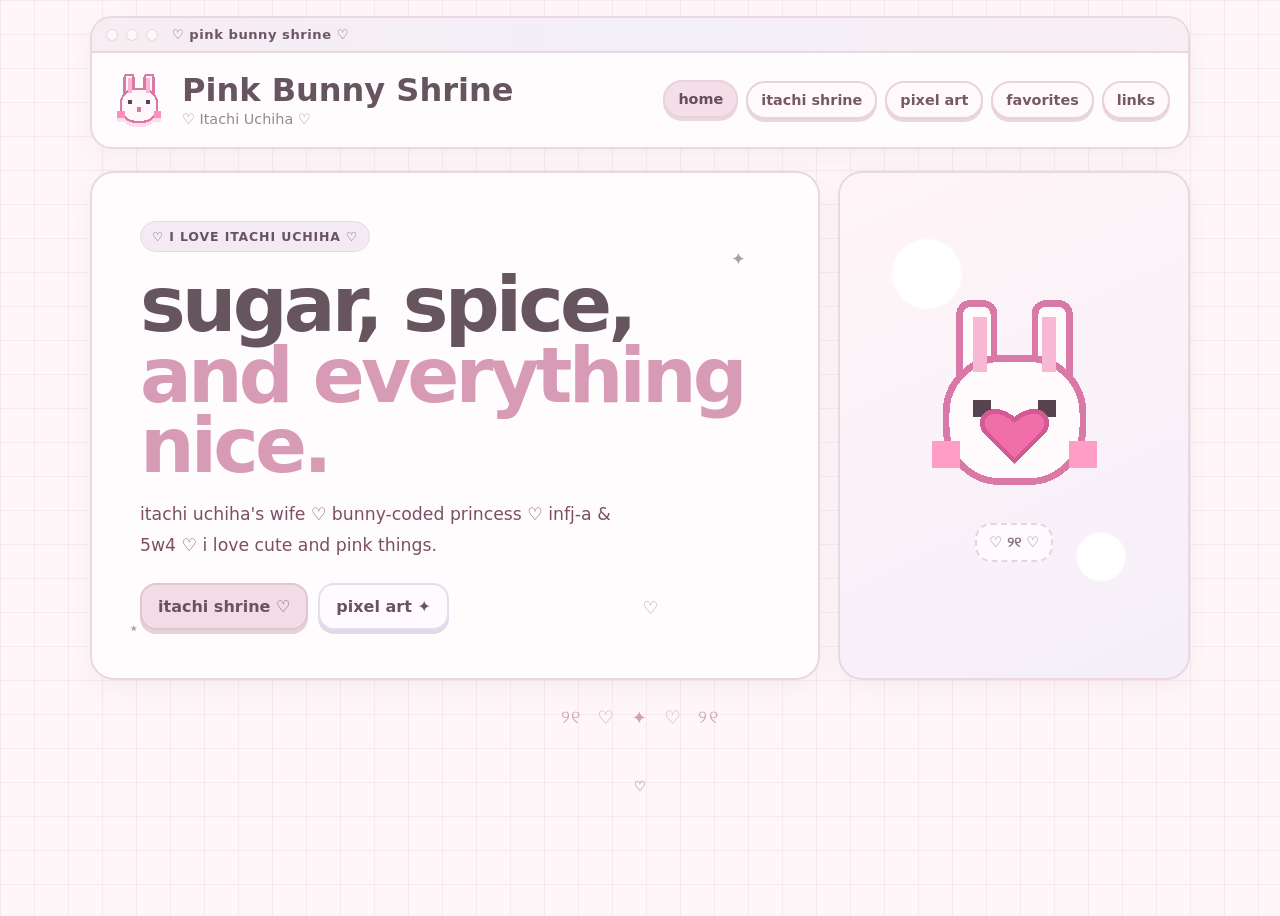
==== index.html @ 486a467e "Use fresh pastel stylesheet on index.html" ====
<!doctype html>
<html lang="en">
<head>
  <meta charset="utf-8">
  <meta name="viewport" content="width=device-width, initial-scale=1">
  <meta name="theme-color" content="#ffd9eb">
  <meta name="description" content="pink bunnies, itachi uchiha, and cute things ♡">
  <title>Pink Bunny Shrine</title>
  <link rel="icon" href="assets/pixel-bunny.svg" type="image/svg+xml">
  <link rel="stylesheet" href="soft-pastel.css">
</head>
<body>
<a class="skip-link" href="#main">Skip to content</a>
<div class="site-shell">
  <header class="topbar">
    <div class="window-strip">
      <span class="dot"></span><span class="dot"></span><span class="dot"></span>
      <span class="window-title">♡ pink bunny shrine ♡</span>
    </div>
    <div class="header-inner">
      <a class="brand" href="index.html">
        <img src="assets/pixel-bunny.svg" alt="">
        <div>
          <h1>Pink Bunny Shrine</h1>
          <p>♡ Itachi Uchiha ♡</p>
        </div>
      </a>
      <nav aria-label="Main navigation">
        <a href="index.html" aria-current="page">home</a>
        <a href="shrine.html">itachi shrine</a>
        <a href="pixel-art.html">pixel art</a>
        <a href="favorites.html">favorites</a>
        <a href="links.html">links</a>
      </nav>
    </div>
  </header>

  <main id="main">
    <section class="hero">
      <div class="card hero-copy">
        <span class="eyebrow">♡ i love itachi uchiha ♡</span>
        <h2>sugar, spice,<br><span class="pink">and everything nice.</span></h2>
        <p class="intro-line">itachi uchiha's wife ♡ bunny-coded princess ♡ infj-a &amp; 5w4 ♡ i love cute and pink things.</p>
        <div class="button-row">
          <a class="btn" href="shrine.html">itachi shrine ♡</a>
          <a class="btn secondary" href="pixel-art.html">pixel art ✦</a>
        </div>
        <span class="sparkle s1">✦</span><span class="sparkle s2">♡</span><span class="sparkle s3">⋆</span>
      </div>
      <aside class="card hero-art" aria-label="Pixel bunny decoration">
        <img src="assets/pixel-bunny-big.svg" alt="Pink and white pixel bunny holding a heart">
        <div class="tiny-note">♡ ୨୧ ♡</div>
      </aside>
    </section>

    <div class="cute-divider" aria-hidden="true">
      <span>୨୧</span><span>♡</span><span>✦</span><span>♡</span><span>୨୧</span>
    </div>
  </main>

  <footer>♡</footer>
</div>
<script src="app.js"></script>
</body>
</html>
---- soft-pastel.css ----
:root{
  --pink:#f9e9f0;
  --pink-2:#f3dce6;
  --pink-3:#e7bfd0;
  --cream:#fffafc;
  --white:#fffdfd;
  --lav:#f1edf8;
  --blue:#f3f6fb;
  --mint:#f1f7f3;
  --ink:#66545f;
  --muted:#968792;
  --line:#ead7df;
  --deep:#7a6670;
  --shadow:0 10px 28px rgba(110,84,98,.06);
  --radius:24px;
}

*{box-sizing:border-box}
html{scroll-behavior:smooth}
body{
  margin:0;
  min-height:100vh;
  color:var(--ink);
  font-family: ui-rounded, "SF Pro Rounded", "Nunito", "Trebuchet MS", system-ui, sans-serif;
  background-color:#fff6f9;
  background-image:
    linear-gradient(rgba(238,220,228,.5) 1px, transparent 1px),
    linear-gradient(90deg, rgba(238,220,228,.5) 1px, transparent 1px);
  background-size:34px 34px;
}

a{color:#9a5178}
a:hover{color:#713d59}
img{max-width:100%}
button,input{font:inherit}

.skip-link{
  position:absolute; left:-9999px; top:auto;
}
.skip-link:focus{
  left:12px; top:12px; z-index:999;
  background:#fff8fb; padding:10px 14px; border-radius:12px;
}

.site-shell{width:min(1100px, calc(100% - 28px)); margin:0 auto 48px}

.topbar{
  margin-top:16px;
  background:rgba(255,250,252,.94);
  border:2px solid var(--line);
  border-radius:22px;
  box-shadow:var(--shadow);
  overflow:hidden;
}

.window-strip{
  display:flex; align-items:center; gap:8px;
  padding:9px 14px;
  background:linear-gradient(90deg,#f4dbe6,#f8eaf0,#f4dbe6);
  border-bottom:2px solid var(--line);
}
.dot{width:12px;height:12px;border-radius:50%;background:#fff8fb;border:1px solid rgba(80,50,70,.15)}
.window-title{margin-left:6px;font-size:.82rem;color:#6d5567;font-weight:800;letter-spacing:.04em}

.header-inner{
  display:flex; gap:18px; align-items:center; justify-content:space-between;
  padding:18px;
}
.brand{display:flex; align-items:center; gap:14px; text-decoration:none;color:inherit}
.brand img{width:58px;height:58px;image-rendering:pixelated;filter:drop-shadow(0 4px 0 rgba(244,151,194,.3))}
.brand h1{font-size:clamp(1.35rem,4vw,2rem);margin:0;line-height:1}
.brand p{margin:5px 0 0;color:var(--muted);font-size:.9rem}

nav{display:flex;flex-wrap:wrap;gap:8px;justify-content:flex-end}
nav a{
  text-decoration:none;
  background:#f8eef3;
  border:2px solid #e5ccd8;
  border-radius:999px;
  padding:9px 13px;
  font-weight:800;
  font-size:.9rem;
  box-shadow:0 3px 0 #dec7d2;
}
nav a[aria-current="page"],nav a:hover{
  background:var(--pink-2);
  color:#5f3d51;
  transform:translateY(-1px);
}

.hero{
  position:relative;
  display:grid;
  grid-template-columns:1.35fr .65fr;
  gap:18px;
  margin-top:22px;
}
.card{
  background:rgba(255,249,252,.94);
  border:2px solid var(--line);
  border-radius:var(--radius);
  box-shadow:var(--shadow);
}
.hero-copy{padding:clamp(24px,5vw,48px);overflow:hidden;position:relative}
.eyebrow{
  display:inline-block;
  padding:7px 11px;
  border-radius:999px;
  background:#f1e5f7;
  border:1px solid #e3c7d5;
  font-size:.78rem;
  font-weight:900;
  letter-spacing:.07em;
  text-transform:uppercase;
}
.hero h2{font-size:clamp(2.2rem,7vw,4.8rem);line-height:.92;margin:18px 0 16px;letter-spacing:-.05em}
.hero h2 .pink{color:#c88ea9}
.hero p{font-size:1.03rem;line-height:1.7;color:#665362;max-width:62ch}
.button-row{display:flex;flex-wrap:wrap;gap:10px;margin-top:22px}
.btn{
  display:inline-flex;align-items:center;justify-content:center;gap:8px;
  text-decoration:none;font-weight:900;
  border-radius:16px;padding:12px 16px;
  border:2px solid #dfbfd0;
  background:var(--pink-2);
  color:#5e3b50;
  box-shadow:0 4px 0 #dbc0cd;
}
.btn.secondary{background:#fff8fb;border-color:#dac9fa;box-shadow:0 4px 0 #cfbbed}
.btn:hover{transform:translateY(-2px)}
.sparkle{
  position:absolute;font-size:1.1rem;opacity:.55;pointer-events:none;
  animation:floaty 4s ease-in-out infinite;
}
.sparkle.s1{right:10%;top:15%}.sparkle.s2{right:22%;bottom:12%;animation-delay:1.2s}.sparkle.s3{left:5%;bottom:8%;animation-delay:.5s}
@keyframes floaty{50%{transform:translateY(-8px) rotate(6deg)}}

.hero-art{
  min-height:340px;
  padding:28px;
  display:flex;
  flex-direction:column;
  align-items:center;
  justify-content:center;
  background:
    radial-gradient(circle at 25% 20%,#fff 0 7%,transparent 7.5%),
    radial-gradient(circle at 75% 76%,#fff 0 5%,transparent 5.5%),
    linear-gradient(155deg,#f8eef3,#eee6ff);
}
.hero-art img{width:min(240px,75%);image-rendering:pixelated}
.hero-art .tiny-note{
  margin-top:14px;text-align:center;font-weight:800;color:#76596b;font-size:.9rem;
  background:#fff5f8;border:2px dashed #e4bfd0;border-radius:16px;padding:9px 12px;
}

.section{margin-top:22px;padding:26px}
.section-title{
  display:flex;align-items:center;justify-content:space-between;gap:12px;margin-bottom:18px
}
.section-title h2{margin:0;font-size:1.55rem}
.section-title span{font-size:.85rem;color:var(--muted);font-weight:700}
.grid{display:grid;grid-template-columns:repeat(3,1fr);gap:14px}
.tile{
  background:#fff8fb;
  border:2px solid #f0c4d8;
  border-radius:20px;
  padding:18px;
  min-height:160px;
}
.tile h3{margin:8px 0 8px;font-size:1.08rem}
.tile p{margin:0;color:#715d69;line-height:1.55;font-size:.93rem}
.icon-bubble{
  width:46px;height:46px;border-radius:16px;
  display:grid;place-items:center;
  background:linear-gradient(145deg,var(--lav),var(--pink));
  border:2px solid #ebc0d7;
  font-size:1.35rem;
}

.quote-card{
  background:linear-gradient(140deg,#fff8fb,#f7e9f0);
  border:2px dashed #eaa9c7;
  border-radius:20px;
  padding:18px;
  line-height:1.6;
  color:#664d5b;
}
.quote-card strong{color:#a84f78}

.pixel-grid{
  display:grid;
  grid-template-columns:repeat(5,1fr);
  gap:12px;
}
.pixel-card{
  min-height:145px;
  padding:14px;
  background:#fff8fb;
  border:2px solid #eec2d6;
  border-radius:18px;
  display:flex;
  align-items:center;
  justify-content:center;
  flex-direction:column;
  gap:10px;
}
.pixel-card img{
  width:78px;height:78px;image-rendering:pixelated;
  transition:transform .18s ease;
}
.pixel-card:hover img{transform:translateY(-4px) scale(1.05)}
.pixel-card span{font-size:.82rem;font-weight:900;color:#7e6172;text-align:center}

.tag-row{display:flex;flex-wrap:wrap;gap:9px}
.tag{
  padding:9px 12px;border-radius:999px;
  border:2px solid #efd0df;
  background:#fff7fb;
  font-weight:800;font-size:.9rem;
}

.faves-list{
  display:grid;grid-template-columns:1fr 1fr;gap:14px
}
.fave{
  display:flex;gap:14px;align-items:flex-start;
  background:#fff8fb;border:2px solid #efd0df;border-radius:18px;padding:16px
}
.fave .emoji{font-size:1.55rem}
.fave h3{margin:0 0 5px;font-size:1rem}
.fave p{margin:0;color:#725c69;line-height:1.5;font-size:.92rem}

.link-list{display:grid;gap:12px}
.link-card{
  display:flex;align-items:center;justify-content:space-between;gap:14px;
  padding:16px 18px;
  border:2px solid #eec2d6;border-radius:18px;background:#fff8fb;
}
.link-card div strong{display:block;margin-bottom:3px}
.link-card div span{color:var(--muted);font-size:.9rem}
.link-card a{
  flex:0 0 auto;text-decoration:none;font-weight:900;
  padding:9px 12px;border-radius:14px;background:var(--lav);border:2px solid #d8c7fb;
}

.notice{
  border:2px solid #cdddf1;
  background:linear-gradient(135deg,#fff8fb,#f5ebf1);
  border-radius:18px;
  padding:16px 18px;
  color:#55687b;
  line-height:1.55;
}
.notice strong{color:#3f556b}

footer{
  margin-top:22px;
  text-align:center;
  color:#765f6e;
  font-size:.86rem;
  padding:20px;
}
footer .heart{display:inline-block;animation:pulse 1.6s ease-in-out infinite}
@keyframes pulse{50%{transform:scale(1.18)}}

.page-head{padding:32px;margin-top:22px}
.page-head h2{font-size:clamp(2rem,6vw,3.4rem);margin:8px 0 10px;letter-spacing:-.04em}
.page-head p{max-width:68ch;color:#6e5866;line-height:1.65}

.shrine-columns{display:grid;grid-template-columns:1fr 1fr;gap:16px}
.shrine-panel{padding:20px;border:2px solid #edc0d5;border-radius:20px;background:#fff}
.shrine-panel h3{margin-top:0}
.shrine-panel p,.shrine-panel li{line-height:1.65;color:#6b5663}
.shrine-panel ul{padding-left:20px}

.crow-divider{
  display:flex;justify-content:center;gap:18px;align-items:center;
  color:#a95a7d;font-weight:900;letter-spacing:.15em;margin:18px 0;
}
.crow-divider:before,.crow-divider:after{content:"";height:2px;background:#e8b5cc;flex:1}

.gallery{
  display:grid;grid-template-columns:repeat(3,1fr);gap:14px
}
.gallery-slot{
  aspect-ratio:4/3;border-radius:18px;border:2px dashed #eab6cf;
  background:
    linear-gradient(135deg,rgba(255,255,255,.65),rgba(235,224,255,.65)),
    repeating-linear-gradient(45deg,#fff 0 10px,#fff6fa 10px 20px);
  display:grid;place-items:center;text-align:center;padding:18px;color:#7f6272;font-weight:800
}
.gallery-slot small{display:block;margin-top:6px;font-weight:600;color:#9a7e8e}

.code-note{
  font-family:ui-monospace,SFMono-Regular,Menlo,monospace;
  font-size:.84rem;background:#fff8fb;border:2px solid #dcccf8;
  border-radius:16px;padding:14px;overflow:auto;color:#594c63
}

@media(max-width:820px){
  .header-inner{align-items:flex-start;flex-direction:column}
  nav{justify-content:flex-start}
  .hero{grid-template-columns:1fr}
  .hero-art{min-height:250px}
  .grid{grid-template-columns:1fr 1fr}
  .pixel-grid{grid-template-columns:repeat(3,1fr)}
  .shrine-columns{grid-template-columns:1fr}
}
@media(max-width:560px){
  .site-shell{width:min(100% - 18px,1100px)}
  .header-inner{padding:14px}
  .brand img{width:48px;height:48px}
  nav a{padding:8px 10px;font-size:.82rem}
  .hero-copy,.section,.page-head{padding:20px}
  .grid,.faves-list,.gallery{grid-template-columns:1fr}
  .pixel-grid{grid-template-columns:repeat(2,1fr)}
}
@media(prefers-reduced-motion:reduce){
  *{scroll-behavior:auto!important;animation:none!important;transition:none!important}
}


.intro-line{
  font-size:1.08rem !important;
  line-height:1.8 !important;
  color:#7d4f67 !important;
  max-width:46ch !important;
  text-transform:lowercase;
}
.cute-divider{
  display:flex;
  justify-content:center;
  align-items:center;
  gap:16px;
  padding:26px 0 8px;
  color:#c69ab0;
  font-size:1.15rem;
  letter-spacing:.08em;
}
.shrine-head{text-align:center}
.shrine-head p{margin-inline:auto;font-size:1.05rem}
.shrine-love{text-align:center}
.shrine-love p{
  max-width:48ch;
  margin:0 auto;
  font-size:1.08rem;
  line-height:1.8;
  color:#7d4f67;
}
.big-heart{
  font-size:2.4rem;
  color:#c99db3;
  margin-bottom:8px;
}


/* soft pastel override */
.topbar,
.card{
  background:rgba(255,252,253,.97) !important;
  border-color:#ead8e0 !important;
  box-shadow:0 8px 24px rgba(110,84,98,.055) !important;
}

.window-strip{
  background:linear-gradient(90deg,#f7edf2,#f3eff8,#f8eef3) !important;
  border-bottom-color:#ead8e0 !important;
}

nav a{
  background:#fff9fb !important;
  border-color:#ead2dd !important;
  box-shadow:0 3px 0 #e9d6df !important;
  color:#765967 !important;
}
nav a[aria-current="page"],
nav a:hover{
  background:#f4dfe8 !important;
  color:#654f5b !important;
}

.eyebrow{
  background:#f3eaf3 !important;
  border-color:#e6d8e8 !important;
  color:#675461 !important;
}

.hero h2 .pink{
  color:#d89bb5 !important;
}

.btn{
  background:#f3dce6 !important;
  border-color:#e3c5d2 !important;
  color:#6a5360 !important;
  box-shadow:0 4px 0 #e4d1d9 !important;
}
.btn.secondary{
  background:#fffafd !important;
  border-color:#e6dced !important;
  box-shadow:0 4px 0 #e1d8e8 !important;
}

.hero-art{
  background:
    radial-gradient(circle at 25% 20%,#fff 0 7%,transparent 7.5%),
    radial-gradient(circle at 75% 76%,#fff 0 5%,transparent 5.5%),
    linear-gradient(155deg,#fff5f8,#f5eff9) !important;
}

.hero-art .tiny-note{
  background:#fffafd !important;
  border-color:#e7d3dd !important;
  color:#87717d !important;
}

.tile,
.pixel-card,
.fave,
.link-card,
.shrine-panel{
  background:#fffafd !important;
  border-color:#ead8e0 !important;
}

.gallery-slot{
  border-color:#ead4df !important;
  background:
    linear-gradient(135deg,rgba(255,252,253,.95),rgba(248,241,246,.95)),
    repeating-linear-gradient(45deg,#fff 0 10px,#fbf5f8 10px 20px) !important;
  color:#8f7a85 !important;
}

.quote-card{
  background:linear-gradient(140deg,#fffafd,#f9f0f4) !important;
  border-color:#e6ccd7 !important;
}

.tag{
  background:#fffafd !important;
  border-color:#ead8e0 !important;
}

.notice{
  background:linear-gradient(135deg,#fffafd,#f7f1f6) !important;
  border-color:#e2dbe8 !important;
  color:#766a73 !important;
}

.cute-divider,
.big-heart{
  color:#cfa3b7 !important;
}
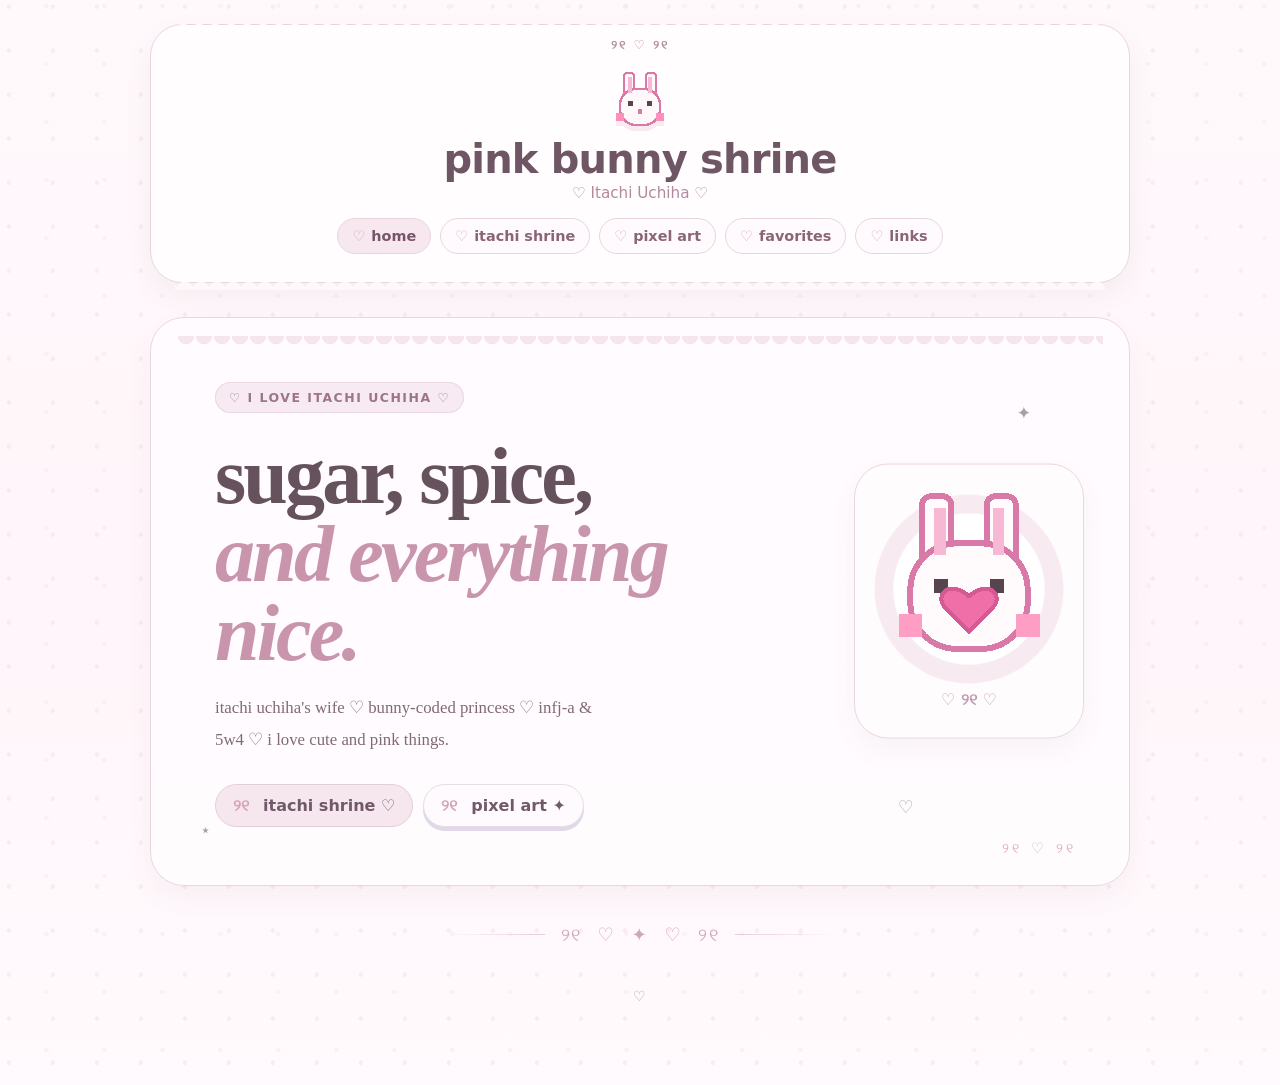
==== commit 214cb673: "Refine homepage decoration" ====
--- a/index.html
+++ b/index.html
@@ -15,13 +15,13 @@
   <header class="topbar">
     <div class="window-strip">
       <span class="dot"></span><span class="dot"></span><span class="dot"></span>
-      <span class="window-title">♡ pink bunny shrine ♡</span>
+      <span class="window-title">୨୧ ♡ ୨୧</span>
     </div>
     <div class="header-inner">
       <a class="brand" href="index.html">
         <img src="assets/pixel-bunny.svg" alt="">
         <div>
-          <h1>Pink Bunny Shrine</h1>
+          <h1>pink bunny shrine</h1>
           <p>♡ Itachi Uchiha ♡</p>
         </div>
       </a>
--- a/soft-pastel.css
+++ b/soft-pastel.css
@@ -451,3 +451,319 @@
 .big-heart{
   color:#cfa3b7 !important;
 }
+
+
+/* lacey shoujo redesign */
+body{
+  background-color:#fff8fb !important;
+  background-image:
+    radial-gradient(circle at 20% 15%, rgba(245,218,231,.45) 0 2px, transparent 2.5px),
+    radial-gradient(circle at 80% 10%, rgba(239,226,244,.38) 0 2px, transparent 2.5px),
+    linear-gradient(180deg,#fff9fc 0%,#fff5fa 55%,#fffafd 100%) !important;
+  background-size:44px 44px,58px 58px,100% 100% !important;
+}
+
+.site-shell{
+  width:min(980px,calc(100% - 26px)) !important;
+  margin:24px auto 60px !important;
+}
+
+.topbar{
+  position:relative;
+  overflow:visible !important;
+  background:rgba(255,253,254,.96) !important;
+  border:1.5px solid #ead5df !important;
+  border-radius:32px !important;
+  box-shadow:0 12px 28px rgba(120,90,106,.07) !important;
+}
+
+.topbar::before,
+.topbar::after{
+  content:"";
+  position:absolute;
+  left:24px;
+  right:24px;
+  height:16px;
+  pointer-events:none;
+  background:
+    radial-gradient(circle at 8px 0,#fff8fb 8px,transparent 8.5px) 0 0/16px 16px repeat-x;
+}
+.topbar::before{top:-8px}
+.topbar::after{bottom:-8px;transform:rotate(180deg)}
+
+.window-strip{
+  justify-content:center !important;
+  padding:12px 18px 7px !important;
+  background:transparent !important;
+  border:0 !important;
+}
+.window-strip .dot{display:none !important}
+.window-title{
+  margin:0 !important;
+  color:#b18b9e !important;
+  font-size:.78rem !important;
+  letter-spacing:.16em !important;
+  text-transform:lowercase !important;
+}
+
+.header-inner{
+  flex-direction:column !important;
+  align-items:center !important;
+  gap:16px !important;
+  padding:10px 24px 28px !important;
+  text-align:center !important;
+}
+.brand{
+  flex-direction:column !important;
+  gap:6px !important;
+}
+.brand img{
+  width:64px !important;
+  height:64px !important;
+  filter:drop-shadow(0 5px 0 rgba(226,188,206,.28)) !important;
+}
+.brand h1{
+  font-size:clamp(1.7rem,5vw,2.5rem) !important;
+  color:#6f5664 !important;
+  letter-spacing:-.02em !important;
+}
+.brand p{
+  color:#b28a9e !important;
+  font-size:.95rem !important;
+}
+
+nav{
+  justify-content:center !important;
+  gap:9px !important;
+}
+nav a{
+  border:1.5px solid #ead4df !important;
+  background:#fffafd !important;
+  color:#8a6477 !important;
+  border-radius:999px !important;
+  padding:9px 14px !important;
+  box-shadow:none !important;
+  font-weight:800 !important;
+}
+nav a::before{
+  content:"♡";
+  margin-right:6px;
+  color:#d7a2bb;
+}
+nav a[aria-current="page"],
+nav a:hover{
+  background:#f7e7ef !important;
+  color:#765668 !important;
+  transform:none !important;
+}
+
+.hero{
+  display:block !important;
+  margin-top:34px !important;
+  position:relative !important;
+}
+
+.hero-copy{
+  min-height:430px !important;
+  padding:64px 320px 58px 64px !important;
+  border:1.5px solid #ead4df !important;
+  border-radius:44px !important;
+  background:
+    linear-gradient(135deg,rgba(255,255,255,.98),rgba(255,247,251,.98)) !important;
+  box-shadow:0 18px 36px rgba(121,89,106,.07) !important;
+}
+.hero-copy::before{
+  content:"";
+  position:absolute;
+  top:18px;
+  left:26px;
+  right:26px;
+  height:18px;
+  background:
+    radial-gradient(circle at 9px 0,#f3dce7 8px,transparent 8.5px) 0 0/18px 18px repeat-x;
+  opacity:.72;
+}
+.hero-copy::after{
+  content:"୨୧   ♡   ୨୧";
+  position:absolute;
+  right:52px;
+  bottom:28px;
+  color:#d7a9bd;
+  letter-spacing:.25em;
+  font-size:.9rem;
+}
+
+.eyebrow{
+  border:0 !important;
+  background:#f7eaf2 !important;
+  color:#9d758a !important;
+  border-radius:999px !important;
+  padding:8px 14px !important;
+  box-shadow:inset 0 0 0 1px #ead9e2 !important;
+  letter-spacing:.12em !important;
+}
+
+.hero h2{
+  font-family:Georgia,"Times New Roman",serif !important;
+  font-weight:700 !important;
+  font-size:clamp(2.6rem,7vw,5rem) !important;
+  line-height:.98 !important;
+  letter-spacing:-.035em !important;
+  color:#65525d !important;
+  margin:24px 0 20px !important;
+}
+.hero h2 .pink{
+  color:#c995ad !important;
+  font-style:italic !important;
+}
+
+.intro-line{
+  color:#806a76 !important;
+  font-family:Georgia,"Times New Roman",serif !important;
+  font-size:1.05rem !important;
+  line-height:1.9 !important;
+}
+
+.hero-art{
+  position:absolute !important;
+  right:46px !important;
+  top:50% !important;
+  transform:translateY(-50%) !important;
+  width:230px !important;
+  min-height:auto !important;
+  padding:20px !important;
+  background:transparent !important;
+  border:0 !important;
+  box-shadow:none !important;
+}
+.hero-art::before{
+  content:"";
+  position:absolute;
+  inset:10px 8px 34px;
+  border-radius:50%;
+  background:radial-gradient(circle,#fff 0 48%,#f8eaf1 49% 60%,transparent 61%);
+  z-index:0;
+}
+.hero-art img{
+  position:relative;
+  z-index:1;
+  width:190px !important;
+}
+.hero-art .tiny-note{
+  position:relative;
+  z-index:1;
+  margin-top:8px !important;
+  background:transparent !important;
+  border:0 !important;
+  color:#c39bb0 !important;
+  font-size:1rem !important;
+}
+
+.button-row{
+  margin-top:28px !important;
+}
+.btn{
+  border:1.5px solid #e3cdd8 !important;
+  border-radius:999px !important;
+  background:#f6e7ee !important;
+  color:#725969 !important;
+  box-shadow:none !important;
+  padding:11px 17px !important;
+}
+.btn::before{
+  content:"୨୧";
+  margin-right:6px;
+  color:#d4a3ba;
+}
+.btn.secondary{
+  background:#fffafd !important;
+  border-color:#e7dce8 !important;
+}
+
+.cute-divider{
+  margin:24px auto 0 !important;
+  padding:14px 0 0 !important;
+  color:#cfa7ba !important;
+}
+.cute-divider::before,
+.cute-divider::after{
+  content:"";
+  width:100px;
+  height:1px;
+  background:linear-gradient(90deg,transparent,#e7cdd9);
+}
+.cute-divider::after{
+  background:linear-gradient(90deg,#e7cdd9,transparent);
+}
+
+.card,
+.section,
+.page-head{
+  border:1.5px solid #ead6df !important;
+  border-radius:34px !important;
+  background:rgba(255,252,254,.95) !important;
+  box-shadow:0 12px 28px rgba(120,90,106,.055) !important;
+}
+
+.section,
+.page-head{
+  position:relative !important;
+  overflow:hidden !important;
+}
+.section::before,
+.page-head::before{
+  content:"";
+  position:absolute;
+  left:22px;
+  right:22px;
+  top:12px;
+  height:14px;
+  opacity:.65;
+  background:radial-gradient(circle at 7px 0,#f0d8e3 6px,transparent 6.5px) 0 0/14px 14px repeat-x;
+}
+
+.gallery-slot{
+  border-style:solid !important;
+  border-width:1.5px !important;
+  border-radius:28px !important;
+  background:#fffafd !important;
+}
+.gallery-slot::before{
+  content:"♡";
+  color:#d4a7ba;
+  font-size:1.2rem;
+}
+
+.pixel-card,
+.fave,
+.link-card,
+.shrine-panel{
+  border-radius:26px !important;
+  border-width:1.5px !important;
+}
+
+footer{
+  color:#b49aa7 !important;
+  font-family:Georgia,"Times New Roman",serif !important;
+  letter-spacing:.12em !important;
+}
+
+@media(max-width:760px){
+  .hero-copy{
+    padding:54px 28px 280px !important;
+    text-align:center !important;
+  }
+  .hero-art{
+    right:50% !important;
+    top:auto !important;
+    bottom:24px !important;
+    transform:translateX(50%) !important;
+    width:210px !important;
+  }
+  .button-row{
+    justify-content:center !important;
+  }
+  .header-inner{
+    padding-inline:16px !important;
+  }
+}
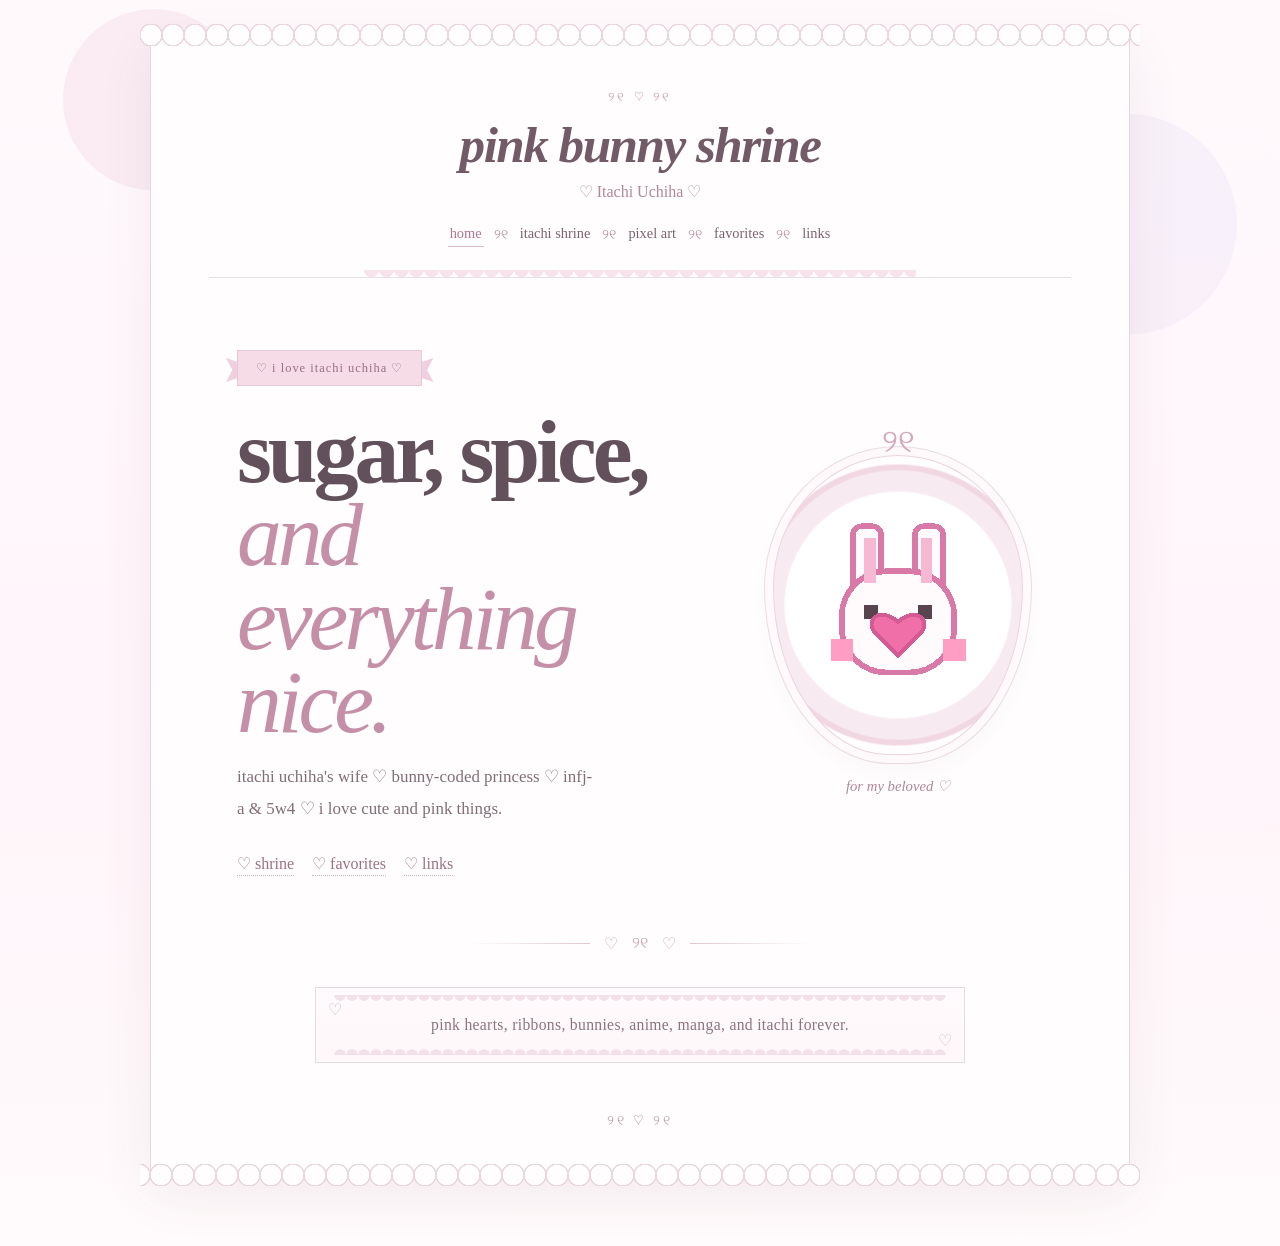
==== commit b54e45a9: "Replace homepage with lace shrine layout" ====
--- a/index.html
+++ b/index.html
@@ -3,63 +3,69 @@
 <head>
   <meta charset="utf-8">
   <meta name="viewport" content="width=device-width, initial-scale=1">
-  <meta name="theme-color" content="#ffd9eb">
-  <meta name="description" content="pink bunnies, itachi uchiha, and cute things ♡">
-  <title>Pink Bunny Shrine</title>
+  <meta name="theme-color" content="#fff7fb">
+  <meta name="description" content="itachi uchiha, pink bunnies, and cute things ♡">
+  <title>pink bunny shrine ♡</title>
   <link rel="icon" href="assets/pixel-bunny.svg" type="image/svg+xml">
-  <link rel="stylesheet" href="soft-pastel.css">
+  <link rel="stylesheet" href="lace-shrine.css">
 </head>
 <body>
 <a class="skip-link" href="#main">Skip to content</a>
-<div class="site-shell">
-  <header class="topbar">
-    <div class="window-strip">
-      <span class="dot"></span><span class="dot"></span><span class="dot"></span>
-      <span class="window-title">୨୧ ♡ ୨୧</span>
-    </div>
-    <div class="header-inner">
-      <a class="brand" href="index.html">
-        <img src="assets/pixel-bunny.svg" alt="">
-        <div>
-          <h1>pink bunny shrine</h1>
-          <p>♡ Itachi Uchiha ♡</p>
-        </div>
-      </a>
+
+<div class="page-wrap">
+  <div class="lace-page">
+    <header class="site-header">
+      <div class="tiny-ornament">୨୧ ♡ ୨୧</div>
+      <h1>pink bunny shrine</h1>
+      <p>♡ Itachi Uchiha ♡</p>
+
       <nav aria-label="Main navigation">
         <a href="index.html" aria-current="page">home</a>
+        <span>୨୧</span>
         <a href="shrine.html">itachi shrine</a>
+        <span>୨୧</span>
         <a href="pixel-art.html">pixel art</a>
+        <span>୨୧</span>
         <a href="favorites.html">favorites</a>
+        <span>୨୧</span>
         <a href="links.html">links</a>
       </nav>
-    </div>
-  </header>
+    </header>
 
-  <main id="main">
-    <section class="hero">
-      <div class="card hero-copy">
-        <span class="eyebrow">♡ i love itachi uchiha ♡</span>
-        <h2>sugar, spice,<br><span class="pink">and everything nice.</span></h2>
-        <p class="intro-line">itachi uchiha's wife ♡ bunny-coded princess ♡ infj-a &amp; 5w4 ♡ i love cute and pink things.</p>
-        <div class="button-row">
-          <a class="btn" href="shrine.html">itachi shrine ♡</a>
-          <a class="btn secondary" href="pixel-art.html">pixel art ✦</a>
+    <main id="main">
+      <section class="intro">
+        <div class="copy">
+          <div class="ribbon">♡ i love itachi uchiha ♡</div>
+          <h2>sugar, spice,<br><em>and everything nice.</em></h2>
+          <p>itachi uchiha's wife ♡ bunny-coded princess ♡ infj-a &amp; 5w4 ♡ i love cute and pink things.</p>
+
+          <div class="tiny-links">
+            <a href="shrine.html">♡ shrine</a>
+            <a href="favorites.html">♡ favorites</a>
+            <a href="links.html">♡ links</a>
+          </div>
         </div>
-        <span class="sparkle s1">✦</span><span class="sparkle s2">♡</span><span class="sparkle s3">⋆</span>
-      </div>
-      <aside class="card hero-art" aria-label="Pixel bunny decoration">
-        <img src="assets/pixel-bunny-big.svg" alt="Pink and white pixel bunny holding a heart">
-        <div class="tiny-note">♡ ୨୧ ♡</div>
-      </aside>
-    </section>
 
-    <div class="cute-divider" aria-hidden="true">
-      <span>୨୧</span><span>♡</span><span>✦</span><span>♡</span><span>୨୧</span>
-    </div>
-  </main>
+        <div class="cameo-wrap" aria-label="Pink bunny decoration">
+          <div class="bow">୨୧</div>
+          <div class="cameo">
+            <img src="assets/pixel-bunny-big.svg" alt="Pink and white pixel bunny holding a heart">
+          </div>
+          <div class="cameo-caption">for my beloved ♡</div>
+        </div>
+      </section>
 
-  <footer>♡</footer>
+      <div class="lace-divider"><span>♡</span><span>୨୧</span><span>♡</span></div>
+
+      <section class="little-note">
+        <span class="corner c1">♡</span>
+        <span class="corner c2">♡</span>
+        <p>pink hearts, ribbons, bunnies, anime, manga, and itachi forever.</p>
+      </section>
+    </main>
+
+    <footer>୨୧ ♡ ୨୧</footer>
+  </div>
 </div>
-<script src="app.js"></script>
 </body>
 </html>
--- a/lace-shrine.css
+++ b/lace-shrine.css
@@ -0,0 +1,465 @@
+:root{
+  --paper:#fffdfd;
+  --blush:#fff5f9;
+  --pink:#f5dce7;
+  --pink2:#efd0de;
+  --rose:#c992aa;
+  --ink:#66545f;
+  --soft:#987f8c;
+  --line:#ead6df;
+  --lav:#f2edf7;
+}
+
+*{box-sizing:border-box}
+html{scroll-behavior:smooth}
+
+body{
+  margin:0;
+  min-height:100vh;
+  color:var(--ink);
+  font-family:Georgia,"Times New Roman",serif;
+  background:
+    radial-gradient(circle at 12% 8%,rgba(245,220,232,.45) 0 90px,transparent 91px),
+    radial-gradient(circle at 88% 18%,rgba(241,232,247,.5) 0 110px,transparent 111px),
+    linear-gradient(180deg,#fff9fc,#fff5fa 60%,#fffafb);
+}
+
+a{color:inherit}
+img{max-width:100%;display:block}
+
+.skip-link{
+  position:absolute;
+  left:-9999px;
+}
+.skip-link:focus{
+  left:12px;
+  top:12px;
+  z-index:20;
+  background:white;
+  padding:8px 12px;
+}
+
+.page-wrap{
+  width:min(980px,calc(100% - 28px));
+  margin:34px auto 70px;
+}
+
+.lace-page{
+  position:relative;
+  background:var(--paper);
+  border:1px solid var(--line);
+  box-shadow:0 18px 50px rgba(108,79,95,.08);
+  padding:54px 58px 46px;
+}
+
+.lace-page::before,
+.lace-page::after{
+  content:"";
+  position:absolute;
+  left:-11px;
+  right:-11px;
+  height:22px;
+  background:
+    radial-gradient(circle at 11px 11px,var(--paper) 10px,var(--line) 10.5px 11.5px,transparent 12px) 0 0/22px 22px repeat-x;
+  pointer-events:none;
+}
+.lace-page::before{top:-11px}
+.lace-page::after{bottom:-11px;transform:rotate(180deg)}
+
+.site-header{
+  text-align:center;
+  padding-bottom:30px;
+  border-bottom:1px solid #eadfe4;
+  position:relative;
+}
+.site-header::after{
+  content:"";
+  position:absolute;
+  left:18%;
+  right:18%;
+  bottom:-8px;
+  height:15px;
+  background:
+    radial-gradient(circle at 7.5px 0,#f3dce7 7px,transparent 7.5px) 0 0/15px 15px repeat-x;
+  opacity:.78;
+}
+
+.tiny-ornament{
+  color:#cba1b4;
+  letter-spacing:.22em;
+  font-size:.84rem;
+  margin-bottom:10px;
+}
+
+.site-header h1{
+  margin:0;
+  color:#725b67;
+  font-size:clamp(2rem,5vw,3.2rem);
+  font-weight:600;
+  letter-spacing:-.03em;
+  font-style:italic;
+}
+.site-header p{
+  margin:8px 0 20px;
+  color:#b2879c;
+  font-size:1rem;
+}
+
+nav{
+  display:flex;
+  flex-wrap:wrap;
+  justify-content:center;
+  align-items:center;
+  gap:10px;
+  color:#b795a6;
+  font-size:.9rem;
+}
+nav a{
+  text-decoration:none;
+  color:#7c6270;
+  padding:4px 2px;
+  border-bottom:1px solid transparent;
+}
+nav a:hover,
+nav a[aria-current="page"]{
+  color:#b07692;
+  border-bottom-color:#d9b9c8;
+}
+
+.intro{
+  display:grid;
+  grid-template-columns:minmax(0,1fr) 290px;
+  gap:54px;
+  align-items:center;
+  padding:72px 28px 58px;
+}
+
+.copy{
+  position:relative;
+  z-index:1;
+}
+
+.ribbon{
+  display:inline-block;
+  position:relative;
+  padding:9px 18px;
+  background:var(--pink);
+  border:1px solid #e7c8d6;
+  color:#987084;
+  font-size:.78rem;
+  letter-spacing:.08em;
+  text-transform:lowercase;
+}
+.ribbon::before,
+.ribbon::after{
+  content:"";
+  position:absolute;
+  top:7px;
+  width:18px;
+  height:24px;
+  background:var(--pink2);
+  z-index:-1;
+}
+.ribbon::before{
+  left:-12px;
+  clip-path:polygon(0 0,100% 25%,100% 75%,0 100%,35% 50%);
+}
+.ribbon::after{
+  right:-12px;
+  clip-path:polygon(100% 0,0 25%,0 75%,100% 100%,65% 50%);
+}
+
+.copy h2{
+  margin:24px 0 18px;
+  font-size:clamp(3rem,7vw,5.6rem);
+  line-height:.93;
+  letter-spacing:-.045em;
+  font-weight:600;
+  color:#62515a;
+}
+.copy h2 em{
+  color:#c48fa7;
+  font-weight:500;
+}
+
+.copy p{
+  margin:0;
+  max-width:42ch;
+  color:#826e78;
+  font-size:1.06rem;
+  line-height:1.9;
+}
+
+.tiny-links{
+  display:flex;
+  flex-wrap:wrap;
+  gap:18px;
+  margin-top:28px;
+}
+.tiny-links a{
+  color:#9c7185;
+  text-decoration:none;
+  border-bottom:1px dotted #d4adbf;
+  padding-bottom:2px;
+}
+.tiny-links a:hover{color:#c07f9f}
+
+.cameo-wrap{
+  text-align:center;
+  position:relative;
+  padding-top:24px;
+}
+
+.bow{
+  position:absolute;
+  top:-8px;
+  left:50%;
+  transform:translateX(-50%);
+  color:#d4a8bc;
+  font-size:2rem;
+  z-index:2;
+}
+
+.cameo{
+  width:250px;
+  height:300px;
+  margin:0 auto;
+  display:grid;
+  place-items:center;
+  border-radius:50% 50% 46% 46% / 44% 44% 56% 56%;
+  background:
+    radial-gradient(circle at center,#fff 0 58%,#f8eaf1 59% 69%,#f0d7e2 70% 72%,transparent 73%),
+    var(--paper);
+  border:1px solid #ead5df;
+  box-shadow:
+    0 0 0 8px #fff9fb,
+    0 0 0 9px #eadbe2,
+    0 10px 25px rgba(116,84,101,.06);
+}
+.cameo img{
+  width:180px;
+  image-rendering:pixelated;
+}
+
+.cameo-caption{
+  margin-top:22px;
+  color:#ae879a;
+  font-size:.92rem;
+  font-style:italic;
+}
+
+.lace-divider{
+  display:flex;
+  justify-content:center;
+  align-items:center;
+  gap:14px;
+  color:#cca4b7;
+  margin:0 auto 34px;
+}
+.lace-divider::before,
+.lace-divider::after{
+  content:"";
+  width:120px;
+  height:1px;
+  background:linear-gradient(90deg,transparent,#dfc6d2);
+}
+.lace-divider::after{
+  background:linear-gradient(90deg,#dfc6d2,transparent);
+}
+
+.little-note{
+  position:relative;
+  margin:0 auto;
+  max-width:650px;
+  padding:28px 38px;
+  text-align:center;
+  background:linear-gradient(180deg,#fffafd,#fff7fa);
+  border:1px solid #ead8e0;
+}
+.little-note::before,
+.little-note::after{
+  content:"";
+  position:absolute;
+  left:18px;
+  right:18px;
+  height:12px;
+  background:
+    radial-gradient(circle at 6px 0,#efd9e4 5.5px,transparent 6px) 0 0/12px 12px repeat-x;
+  opacity:.75;
+}
+.little-note::before{top:7px}
+.little-note::after{bottom:7px;transform:rotate(180deg)}
+.little-note p{
+  margin:0;
+  color:#8b7480;
+  font-size:.98rem;
+  letter-spacing:.02em;
+}
+.corner{
+  position:absolute;
+  color:#d6b0c2;
+}
+.c1{left:12px;top:12px}
+.c2{right:12px;bottom:12px}
+
+footer{
+  margin-top:50px;
+  text-align:center;
+  color:#c1a2b1;
+  letter-spacing:.2em;
+  font-size:.86rem;
+}
+
+/* inner pages */
+.page-head,
+.section{
+  margin:38px auto 0;
+  padding:36px;
+  border:1px solid #ead7df;
+  background:#fffafd;
+}
+.page-head{
+  text-align:center;
+}
+.page-head h2{
+  margin:8px 0;
+  font-size:clamp(2.2rem,5vw,3.5rem);
+  font-weight:500;
+  font-style:italic;
+}
+.page-head p{
+  margin:10px auto 0;
+  max-width:60ch;
+  color:#8b7480;
+  line-height:1.8;
+}
+.eyebrow{
+  color:#b28b9e;
+  font-size:.8rem;
+  letter-spacing:.12em;
+}
+
+.section-title{
+  display:flex;
+  justify-content:center;
+  align-items:center;
+  gap:10px;
+  margin-bottom:24px;
+}
+.section-title h2{
+  margin:0;
+  font-size:1.5rem;
+  font-weight:500;
+  font-style:italic;
+}
+.section-title span{color:#c3a2b2}
+
+.shrine-love{text-align:center}
+.shrine-love p{
+  max-width:48ch;
+  margin:0 auto;
+  color:#816c77;
+  line-height:1.9;
+}
+.big-heart{font-size:2.4rem;color:#d0a3b8}
+
+.gallery{
+  display:grid;
+  grid-template-columns:repeat(3,1fr);
+  gap:18px;
+}
+.gallery-slot{
+  aspect-ratio:4/3;
+  border:1px solid #e7d4dd;
+  background:#fff;
+  display:grid;
+  place-items:center;
+  color:#cfabbc;
+  position:relative;
+}
+.gallery-slot::before{
+  content:"";
+  position:absolute;
+  inset:8px;
+  border:1px dashed #efdce4;
+}
+
+.pixel-grid,
+.faves-list,
+.link-list{
+  display:grid;
+  gap:18px;
+}
+.pixel-grid{grid-template-columns:repeat(5,1fr)}
+.faves-list{grid-template-columns:1fr 1fr}
+.pixel-card,
+.fave,
+.link-card{
+  border:1px solid #ead8e0;
+  background:#fffafd;
+  padding:18px;
+}
+.pixel-card{
+  text-align:center;
+}
+.pixel-card img{
+  width:72px;
+  margin:0 auto 10px;
+  image-rendering:pixelated;
+}
+.pixel-card span,
+.fave h3,
+.link-card strong{
+  color:#765e6b;
+}
+.fave p,
+.link-card span{
+  color:#907a85;
+  line-height:1.6;
+}
+.link-card{
+  display:flex;
+  justify-content:space-between;
+  gap:16px;
+  align-items:center;
+}
+.link-card a{
+  text-decoration:none;
+  color:#b17c96;
+}
+.notice{
+  padding:18px;
+  border:1px solid #ead9e1;
+  color:#8b7781;
+  background:#fffafd;
+}
+.btn{
+  display:inline-block;
+  padding:10px 16px;
+  border:1px solid #e5cbd7;
+  background:#f7e8ef;
+  color:#7e6170;
+  text-decoration:none;
+  font-family:Georgia,"Times New Roman",serif;
+}
+.crow-divider{
+  margin:22px auto;
+  color:#c9a4b5;
+}
+
+@media(max-width:760px){
+  .lace-page{padding:42px 22px 36px}
+  .intro{
+    grid-template-columns:1fr;
+    gap:34px;
+    padding:52px 4px 42px;
+    text-align:center;
+  }
+  .copy p{margin-inline:auto}
+  .tiny-links{justify-content:center}
+  .cameo{width:220px;height:260px}
+  .cameo img{width:155px}
+  .gallery{grid-template-columns:1fr}
+  .pixel-grid{grid-template-columns:repeat(2,1fr)}
+  .faves-list{grid-template-columns:1fr}
+}
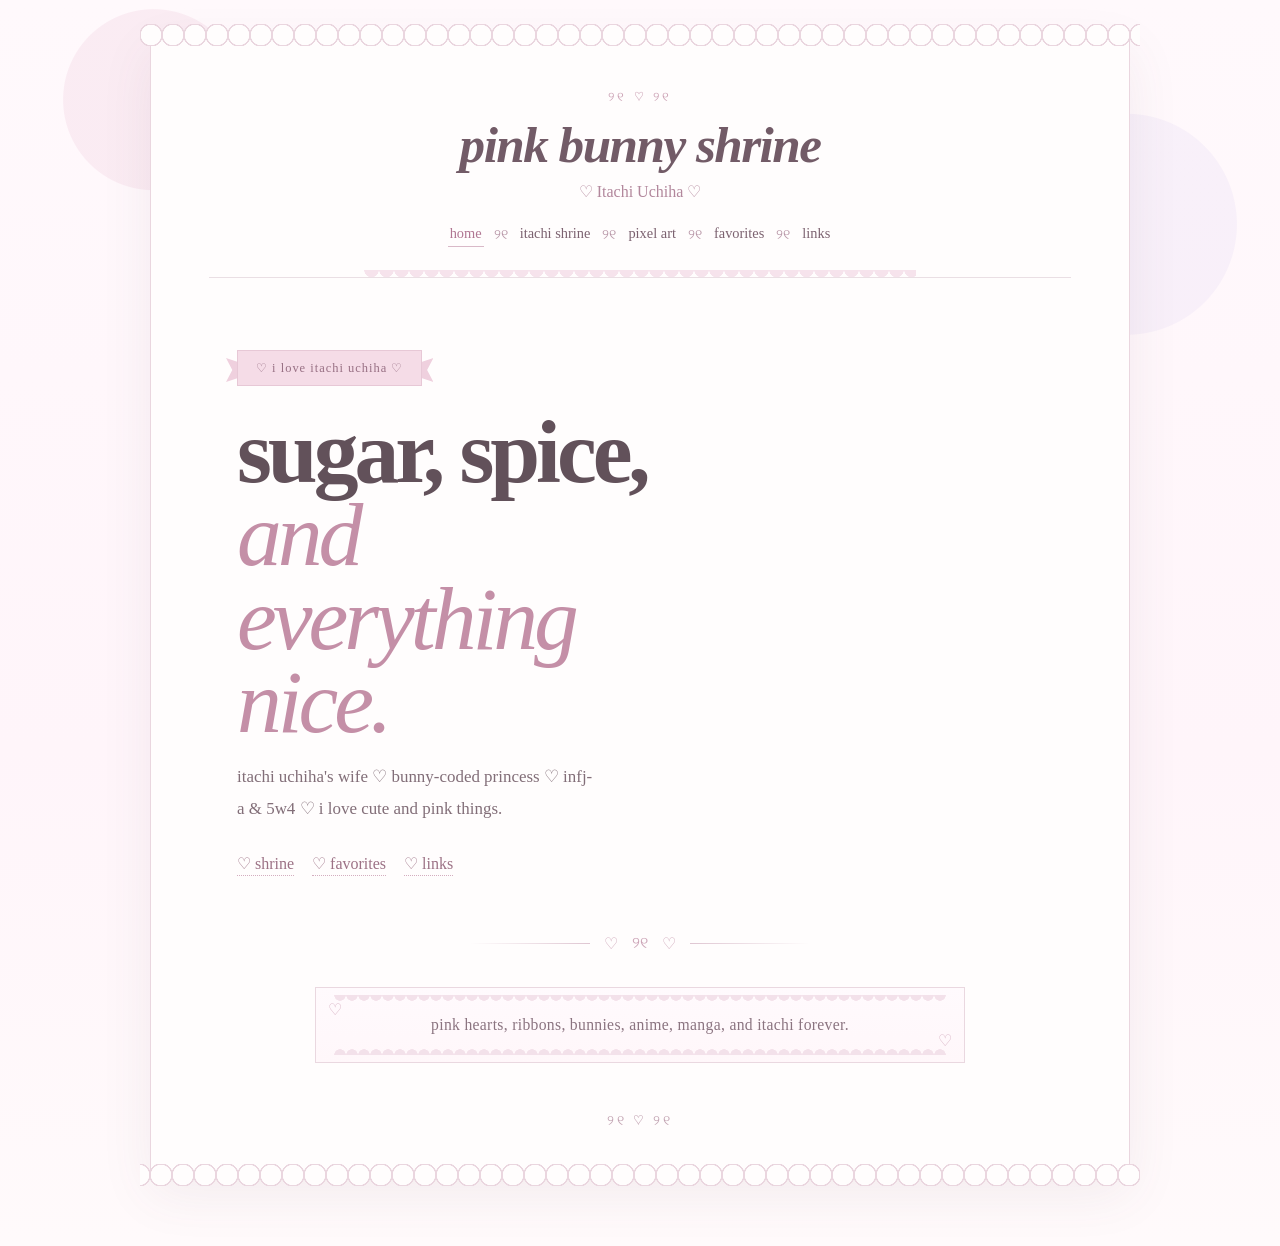
==== commit c95710a0: "Remove pixel bunny from index.html" ====
--- a/index.html
+++ b/index.html
@@ -6,8 +6,8 @@
   <meta name="theme-color" content="#fff7fb">
   <meta name="description" content="itachi uchiha, pink bunnies, and cute things ♡">
   <title>pink bunny shrine ♡</title>
-  <link rel="icon" href="assets/pixel-bunny.svg" type="image/svg+xml">
-  <link rel="stylesheet" href="lace-shrine.css">
+  <link rel="icon" href="assets/pixel-heart.svg" type="image/svg+xml">
+<link rel="stylesheet" href="lace-shrine.css">
 </head>
 <body>
 <a class="skip-link" href="#main">Skip to content</a>
@@ -45,15 +45,7 @@
             <a href="links.html">♡ links</a>
           </div>
         </div>
-
-        <div class="cameo-wrap" aria-label="Pink bunny decoration">
-          <div class="bow">୨୧</div>
-          <div class="cameo">
-            <img src="assets/pixel-bunny-big.svg" alt="Pink and white pixel bunny holding a heart">
-          </div>
-          <div class="cameo-caption">for my beloved ♡</div>
-        </div>
-      </section>
+</section>
 
       <div class="lace-divider"><span>♡</span><span>୨୧</span><span>♡</span></div>
 
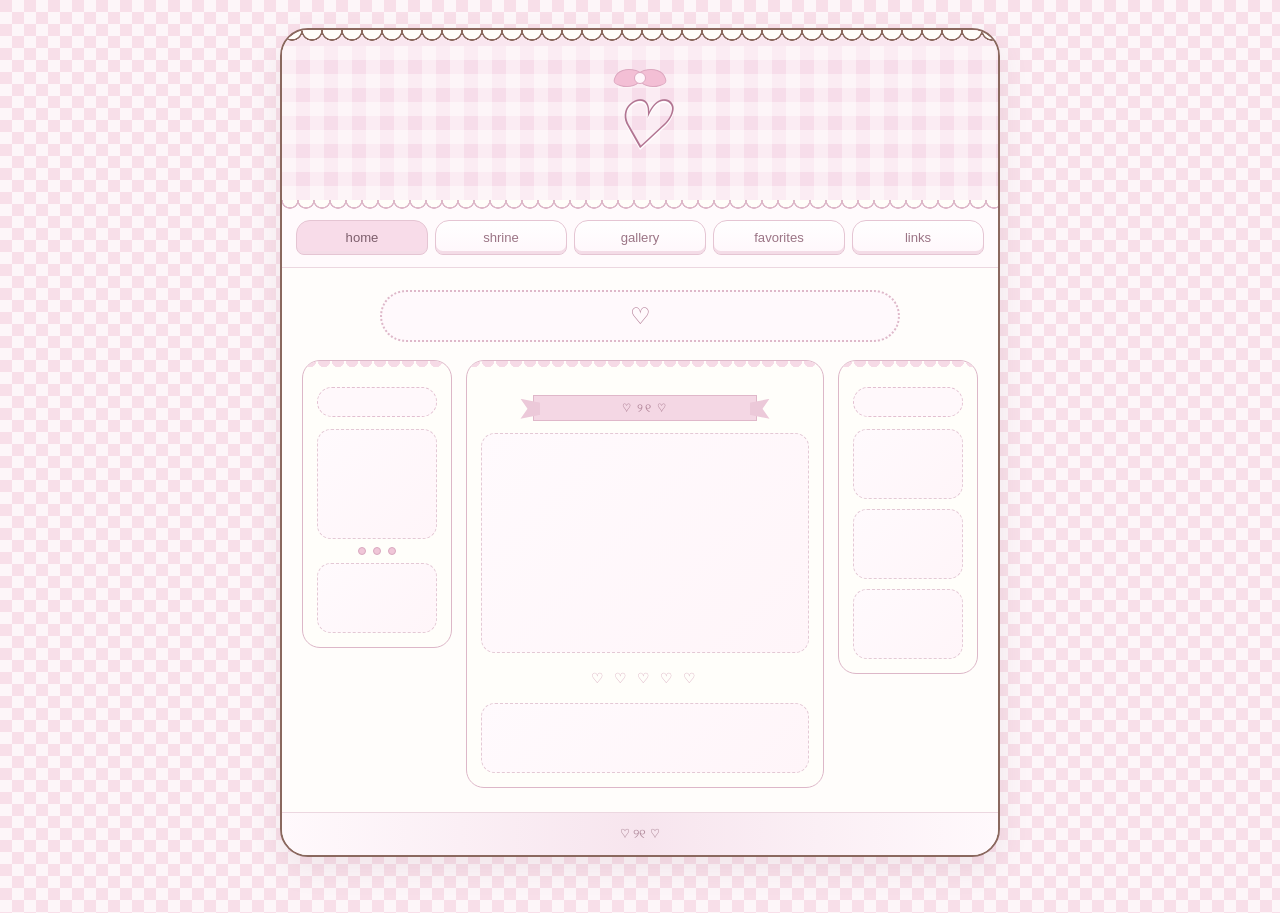
==== commit 32324384: "Rebuild index.html with blank pastel layout" ====
--- a/index.html
+++ b/index.html
@@ -1,63 +1,62 @@
 <!doctype html>
 <html lang="en">
 <head>
-  <meta charset="utf-8">
-  <meta name="viewport" content="width=device-width, initial-scale=1">
-  <meta name="theme-color" content="#fff7fb">
-  <meta name="description" content="itachi uchiha, pink bunnies, and cute things ♡">
-  <title>pink bunny shrine ♡</title>
-  <link rel="icon" href="assets/pixel-heart.svg" type="image/svg+xml">
-<link rel="stylesheet" href="lace-shrine.css">
+<meta charset="utf-8">
+<meta name="viewport" content="width=device-width,initial-scale=1,viewport-fit=cover">
+<meta name="theme-color" content="#f8dfe9">
+<title>♡</title>
+<link rel="icon" href="assets/pixel-heart.svg" type="image/svg+xml">
+<link rel="stylesheet" href="sweet-carrd.css">
 </head>
 <body>
-<a class="skip-link" href="#main">Skip to content</a>
+<div class="site">
+  <header class="top">
+    <div class="bow" aria-hidden="true"><span></span></div>
+    <h1 class="site-title">♡</h1>
+    <p class="site-subtitle"></p>
+  </header>
 
-<div class="page-wrap">
-  <div class="lace-page">
-    <header class="site-header">
-      <div class="tiny-ornament">୨୧ ♡ ୨୧</div>
-      <h1>pink bunny shrine</h1>
-      <p>♡ Itachi Uchiha ♡</p>
+  <nav class="nav" aria-label="Main navigation">
+    <a href="index.html" aria-current="page">home</a>
+    <a href="shrine.html">shrine</a>
+    <a href="pixel-art.html">gallery</a>
+    <a href="favorites.html">favorites</a>
+    <a href="links.html">links</a>
+  </nav>
 
-      <nav aria-label="Main navigation">
-        <a href="index.html" aria-current="page">home</a>
-        <span>୨୧</span>
-        <a href="shrine.html">itachi shrine</a>
-        <span>୨୧</span>
-        <a href="pixel-art.html">pixel art</a>
-        <span>୨୧</span>
-        <a href="favorites.html">favorites</a>
-        <span>୨୧</span>
-        <a href="links.html">links</a>
-      </nav>
-    </header>
+  <main class="page">
+    <div class="page-heading">♡</div>
+    <div class="content-grid">
+      <aside class="side-card">
+        <div class="side-inner">
+          <div class="blank-title"></div>
+          <div class="blank-box"></div>
+          <div class="dots"><span></span><span></span><span></span></div>
+          <div class="blank-box small"></div>
+        </div>
+      </aside>
 
-    <main id="main">
-      <section class="intro">
-        <div class="copy">
-          <div class="ribbon">♡ i love itachi uchiha ♡</div>
-          <h2>sugar, spice,<br><em>and everything nice.</em></h2>
-          <p>itachi uchiha's wife ♡ bunny-coded princess ♡ infj-a &amp; 5w4 ♡ i love cute and pink things.</p>
+      <section class="main-card">
+        <div class="main-inner">
+          <div class="ribbon"><span>♡ ୨୧ ♡</span></div>
+          <div class="blank-box tall"></div>
+          <div class="tiny-hearts">♡ ♡ ♡ ♡ ♡</div>
+          <div class="blank-box small"></div>
+        </div>
+      </section>
 
-          <div class="tiny-links">
-            <a href="shrine.html">♡ shrine</a>
-            <a href="favorites.html">♡ favorites</a>
-            <a href="links.html">♡ links</a>
-          </div>
+      <aside class="mini-card">
+        <div class="mini-inner">
+          <div class="blank-title"></div>
+          <div class="blank-box small"></div>
+          <div class="blank-box small" style="margin-top:10px"></div>
+          <div class="blank-box small" style="margin-top:10px"></div>
         </div>
-</section>
+      </aside>
+    </div>
+  </main>
 
-      <div class="lace-divider"><span>♡</span><span>୨୧</span><span>♡</span></div>
-
-      <section class="little-note">
-        <span class="corner c1">♡</span>
-        <span class="corner c2">♡</span>
-        <p>pink hearts, ribbons, bunnies, anime, manga, and itachi forever.</p>
-      </section>
-    </main>
-
-    <footer>୨୧ ♡ ୨୧</footer>
-  </div>
+  <footer class="footer">♡ ୨୧ ♡</footer>
 </div>
 </body>
 </html>
--- a/sweet-carrd.css
+++ b/sweet-carrd.css
@@ -0,0 +1,268 @@
+:root{
+  --bg:#fff8fb;
+  --panel:#fffdf9;
+  --cream:#fff8ee;
+  --pink:#f8dce9;
+  --pink2:#f2cbdc;
+  --pink3:#eab8cf;
+  --lav:#f1e8f7;
+  --blue:#eaf6fb;
+  --mint:#edf7ef;
+  --butter:#fff4cc;
+  --brown:#8a685e;
+  --text:#8b6c78;
+  --line:#ddb7c8;
+  --softline:#ecd7e0;
+  --shadow:0 12px 30px rgba(126,91,106,.10);
+}
+*{box-sizing:border-box}
+html,body{margin:0;min-height:100%}
+body{
+  font-family:"Trebuchet MS","Arial Rounded MT Bold",Arial,sans-serif;
+  color:var(--text);
+  background:
+    linear-gradient(45deg,rgba(255,255,255,.72) 25%,transparent 25%,transparent 75%,rgba(255,255,255,.72) 75%),
+    linear-gradient(45deg,rgba(255,255,255,.72) 25%,transparent 25%,transparent 75%,rgba(255,255,255,.72) 75%),
+    #f8dfe9;
+  background-position:0 0,12px 12px;
+  background-size:24px 24px;
+  padding:28px 12px 56px;
+}
+a{color:inherit}
+button{font:inherit}
+.site{
+  width:min(720px,100%);
+  margin:0 auto;
+  background:var(--panel);
+  border:2px solid var(--brown);
+  border-radius:28px;
+  overflow:hidden;
+  box-shadow:var(--shadow);
+  position:relative;
+}
+.site::before{
+  content:"";
+  display:block;
+  height:16px;
+  background:
+    radial-gradient(circle at 10px 0,var(--panel) 9px,var(--brown) 9.5px 10.5px,transparent 11px) 0 0/20px 16px repeat-x,
+    linear-gradient(#f9e6ef,#f9e6ef);
+}
+.top{
+  background:
+    linear-gradient(90deg,rgba(255,255,255,.45) 50%,transparent 50%) 0 0/28px 28px,
+    linear-gradient(rgba(255,255,255,.45) 50%,transparent 50%) 0 0/28px 28px,
+    #f7ddea;
+  border-bottom:1px solid var(--line);
+  padding:18px 20px 16px;
+  text-align:center;
+  position:relative;
+}
+.top::after{
+  content:"";
+  position:absolute;
+  left:0;right:0;bottom:-12px;
+  height:14px;
+  background:
+    radial-gradient(circle at 8px 0,var(--panel) 7px,var(--line) 7.5px 8.5px,transparent 9px) 0 0/16px 14px repeat-x;
+}
+.bow{
+  width:54px;
+  height:26px;
+  margin:0 auto 4px;
+  position:relative;
+}
+.bow::before,.bow::after{
+  content:"";
+  position:absolute;
+  top:4px;
+  width:24px;height:18px;
+  background:#f3bfd5;
+  border:1px solid #dca7bf;
+  border-radius:70% 20% 70% 20%;
+}
+.bow::before{left:2px;transform:rotate(18deg)}
+.bow::after{right:2px;transform:scaleX(-1) rotate(18deg)}
+.bow span{
+  position:absolute;
+  left:21px;top:8px;
+  width:12px;height:12px;
+  border-radius:50%;
+  background:#fff6fb;
+  border:1px solid #dca7bf;
+  z-index:2;
+}
+.site-title{
+  margin:0;
+  font-family:Georgia,"Times New Roman",serif;
+  font-style:italic;
+  font-weight:500;
+  color:#b17491;
+  font-size:clamp(2.2rem,8vw,4.2rem);
+  line-height:.95;
+  text-shadow:0 2px 0 white;
+}
+.site-subtitle{
+  min-height:20px;
+  margin:8px 0 0;
+  color:#a78392;
+  font-size:.85rem;
+}
+.nav{
+  display:grid;
+  grid-template-columns:repeat(5,1fr);
+  gap:7px;
+  padding:17px 14px 12px;
+  background:#fffafc;
+  border-bottom:1px solid var(--softline);
+}
+.nav a{
+  text-decoration:none;
+  text-align:center;
+  background:
+    linear-gradient(#fff,#fff7fb);
+  border:1px solid #e5c5d3;
+  border-radius:14px 14px 8px 8px;
+  padding:9px 6px;
+  color:#9b7485;
+  font-size:.82rem;
+  box-shadow:inset 0 -3px 0 #f4dce7;
+}
+.nav a[aria-current="page"]{
+  background:#f8dce9;
+  color:#7d5e6c;
+}
+.page{
+  padding:22px 20px 24px;
+  background:
+    linear-gradient(90deg,transparent 49.5%,rgba(239,220,229,.35) 50%,transparent 50.5%) 0 0/18px 18px,
+    linear-gradient(transparent 49.5%,rgba(239,220,229,.35) 50%,transparent 50.5%) 0 0/18px 18px,
+    #fffdfb;
+}
+.page-heading{
+  margin:0 auto 18px;
+  padding:10px 18px;
+  width:min(88%,520px);
+  text-align:center;
+  border:2px dotted #deb8c9;
+  border-radius:999px;
+  background:#fff9fc;
+  color:#b17a94;
+  font-family:Georgia,"Times New Roman",serif;
+  font-size:1.45rem;
+  font-weight:500;
+  min-height:48px;
+}
+.content-grid{
+  display:grid;
+  grid-template-columns:150px 1fr 140px;
+  gap:14px;
+  align-items:start;
+}
+.side-card,.main-card,.mini-card{
+  background:#fffefa;
+  border:1px solid var(--line);
+  border-radius:18px;
+  position:relative;
+  overflow:hidden;
+}
+.side-card::before,.main-card::before,.mini-card::before{
+  content:"";
+  display:block;
+  height:12px;
+  background:
+    radial-gradient(circle at 7px 0,#f5d8e5 6px,transparent 6.5px) 0 0/14px 12px repeat-x;
+  opacity:.95;
+}
+.side-inner,.main-inner,.mini-inner{
+  padding:14px;
+}
+.blank-title{
+  height:30px;
+  border:1px dashed #e2bfd0;
+  border-radius:999px;
+  background:#fff8fb;
+  margin-bottom:12px;
+}
+.blank-box{
+  min-height:110px;
+  border:1px dashed #e4c9d5;
+  border-radius:14px;
+  background:
+    linear-gradient(135deg,#fffafd,#fff5f9);
+}
+.blank-box.tall{min-height:220px}
+.blank-box.small{min-height:70px}
+.main-card{
+  min-height:330px;
+}
+.main-inner{
+  display:grid;
+  gap:12px;
+}
+.dots{
+  display:flex;
+  justify-content:center;
+  gap:7px;
+  margin:8px 0;
+}
+.dots span{
+  width:8px;height:8px;border-radius:50%;
+  background:#f0c6d8;
+  border:1px solid #d9a8bf;
+}
+.tiny-hearts{
+  text-align:center;
+  color:#d3a4b8;
+  letter-spacing:.22em;
+  font-size:.85rem;
+  padding:5px 0;
+}
+.footer{
+  border-top:1px solid var(--softline);
+  background:
+    linear-gradient(90deg,#fff9fc,#f7e5ee,#fff9fc);
+  padding:13px 16px;
+  text-align:center;
+  color:#b08a9b;
+  min-height:42px;
+  font-size:.8rem;
+}
+.ribbon{
+  height:26px;
+  margin:8px auto 0;
+  width:min(68%,360px);
+  position:relative;
+  background:#f4d7e4;
+  border:1px solid #dfb7c9;
+}
+.ribbon::before,.ribbon::after{
+  content:"";
+  position:absolute;top:3px;
+  width:20px;height:20px;
+  background:#ecc9d9;
+}
+.ribbon::before{
+  left:-14px;
+  clip-path:polygon(0 0,100% 20%,100% 80%,0 100%,35% 50%);
+}
+.ribbon::after{
+  right:-14px;
+  clip-path:polygon(100% 0,0 20%,0 80%,100% 100%,65% 50%);
+}
+.ribbon span{
+  display:block;
+  text-align:center;
+  line-height:24px;
+  color:#ae8095;
+  font-size:.78rem;
+  letter-spacing:.12em;
+}
+@media(max-width:700px){
+  body{padding:14px 8px 36px}
+  .site{border-radius:22px}
+  .nav{grid-template-columns:repeat(3,1fr)}
+  .content-grid{grid-template-columns:1fr}
+  .side-card,.main-card,.mini-card{min-height:auto}
+  .blank-box.tall{min-height:150px}
+}
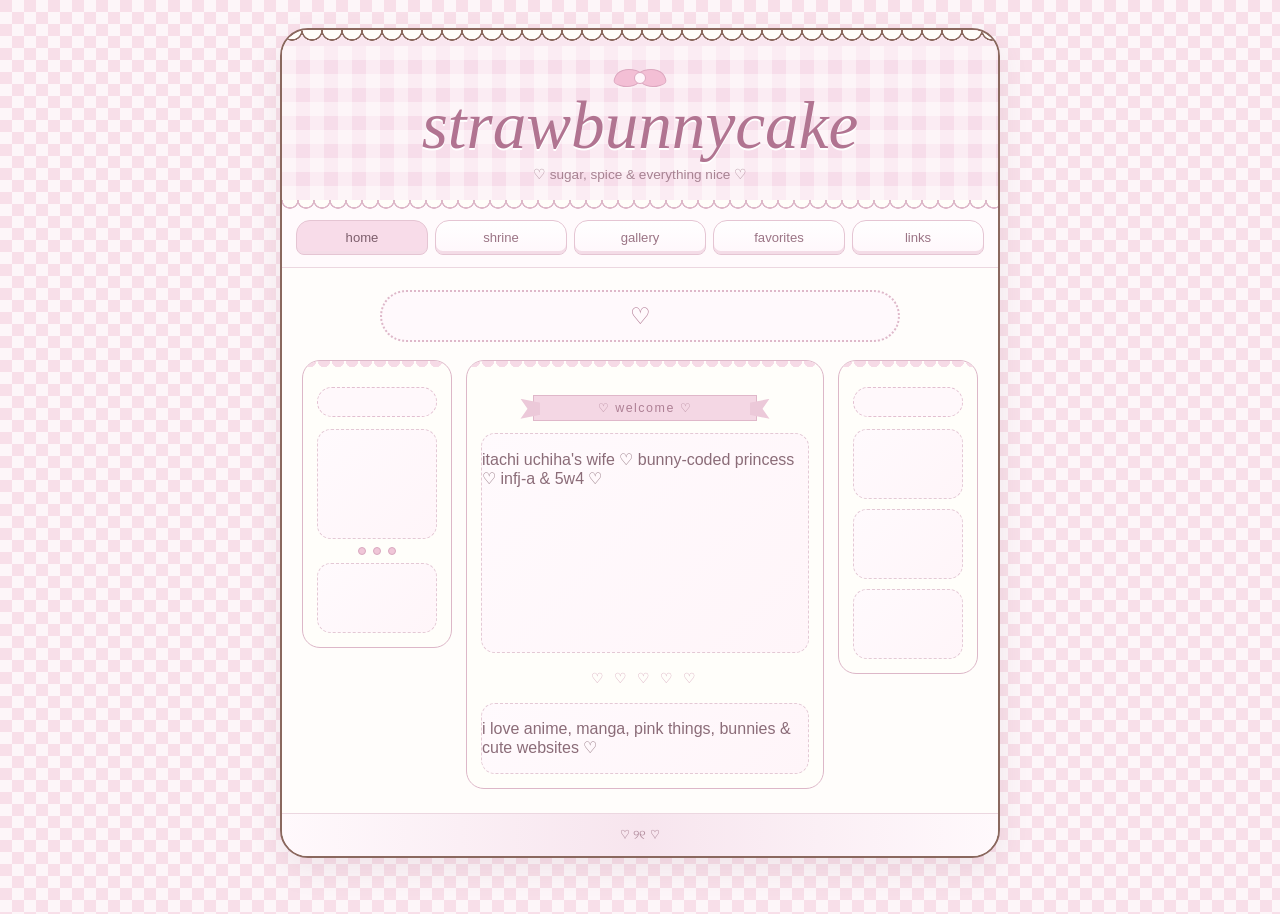
==== commit 63338a22: "Add minimal homepage text" ====
--- a/index.html
+++ b/index.html
@@ -4,7 +4,7 @@
 <meta charset="utf-8">
 <meta name="viewport" content="width=device-width,initial-scale=1,viewport-fit=cover">
 <meta name="theme-color" content="#f8dfe9">
-<title>♡</title>
+<title>strawbunnycake ♡</title>
 <link rel="icon" href="assets/pixel-heart.svg" type="image/svg+xml">
 <link rel="stylesheet" href="sweet-carrd.css">
 </head>
@@ -12,8 +12,8 @@
 <div class="site">
   <header class="top">
     <div class="bow" aria-hidden="true"><span></span></div>
-    <h1 class="site-title">♡</h1>
-    <p class="site-subtitle"></p>
+    <h1 class="site-title">strawbunnycake</h1>
+    <p class="site-subtitle">♡ sugar, spice &amp; everything nice ♡</p>
   </header>
 
   <nav class="nav" aria-label="Main navigation">
@@ -38,10 +38,10 @@
 
       <section class="main-card">
         <div class="main-inner">
-          <div class="ribbon"><span>♡ ୨୧ ♡</span></div>
-          <div class="blank-box tall"></div>
+          <div class="ribbon"><span>♡ welcome ♡</span></div>
+          <div class="blank-box tall copy-box"><p>itachi uchiha&#39;s wife ♡ bunny-coded princess ♡ infj-a &amp; 5w4 ♡</p></div>
           <div class="tiny-hearts">♡ ♡ ♡ ♡ ♡</div>
-          <div class="blank-box small"></div>
+          <div class="blank-box small copy-box mini-copy"><p>i love anime, manga, pink things, bunnies &amp; cute websites ♡</p></div>
         </div>
       </section>
 
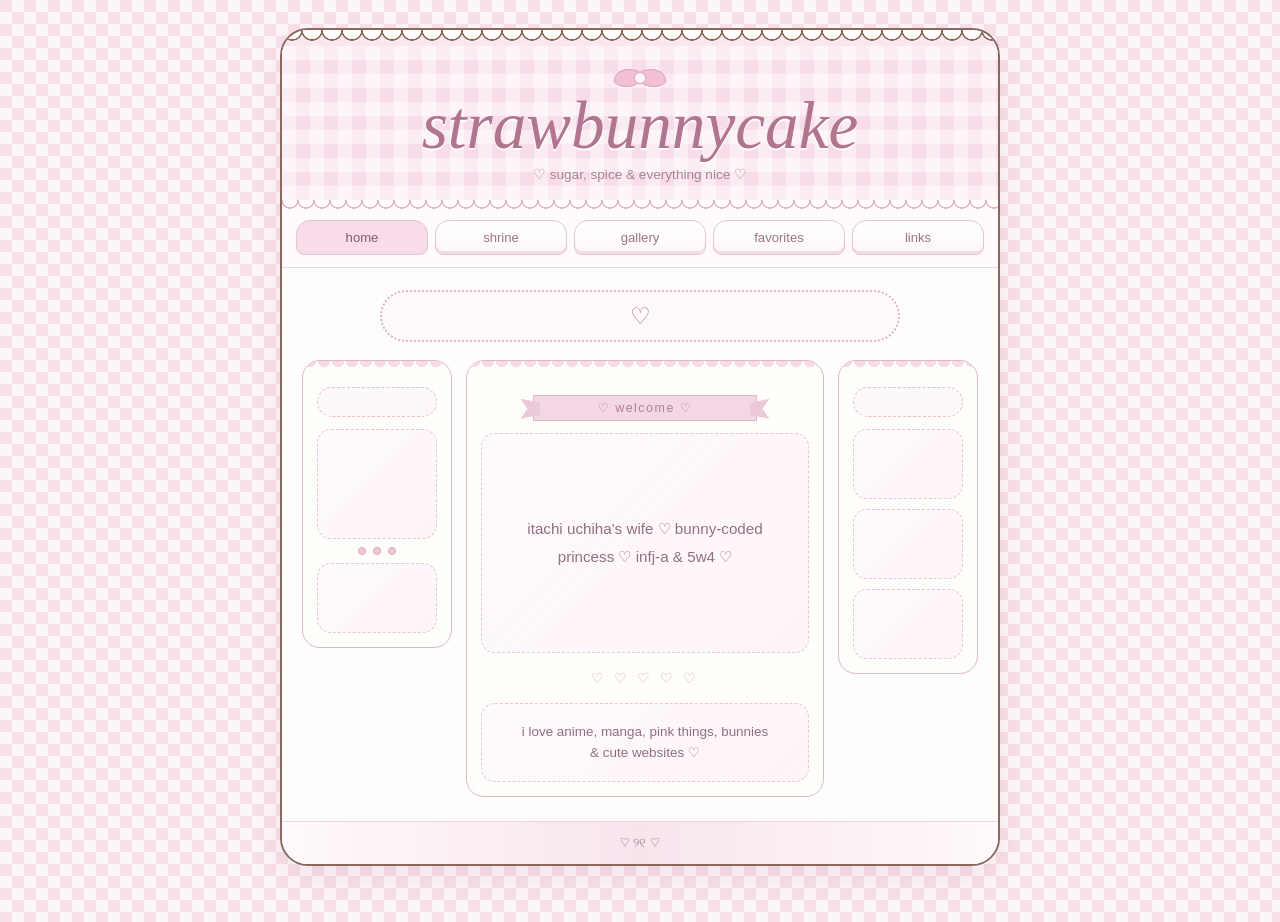
==== commit df1809c1: "Tighten homepage layout" ====
--- a/index.html
+++ b/index.html
@@ -8,7 +8,7 @@
 <link rel="icon" href="assets/pixel-heart.svg" type="image/svg+xml">
 <link rel="stylesheet" href="sweet-carrd.css">
 </head>
-<body>
+<body class="home-page">
 <div class="site">
   <header class="top">
     <div class="bow" aria-hidden="true"><span></span></div>
--- a/sweet-carrd.css
+++ b/sweet-carrd.css
@@ -266,3 +266,21 @@
   .side-card,.main-card,.mini-card{min-height:auto}
   .blank-box.tall{min-height:150px}
 }
+
+.copy-box{
+  display:grid;
+  place-items:center;
+  text-align:center;
+  padding:18px;
+}
+.copy-box p{
+  margin:0;
+  max-width:34ch;
+  line-height:1.8;
+  color:#8f7080;
+  font-size:.95rem;
+}
+.mini-copy p{
+  font-size:.84rem;
+  line-height:1.55;
+}
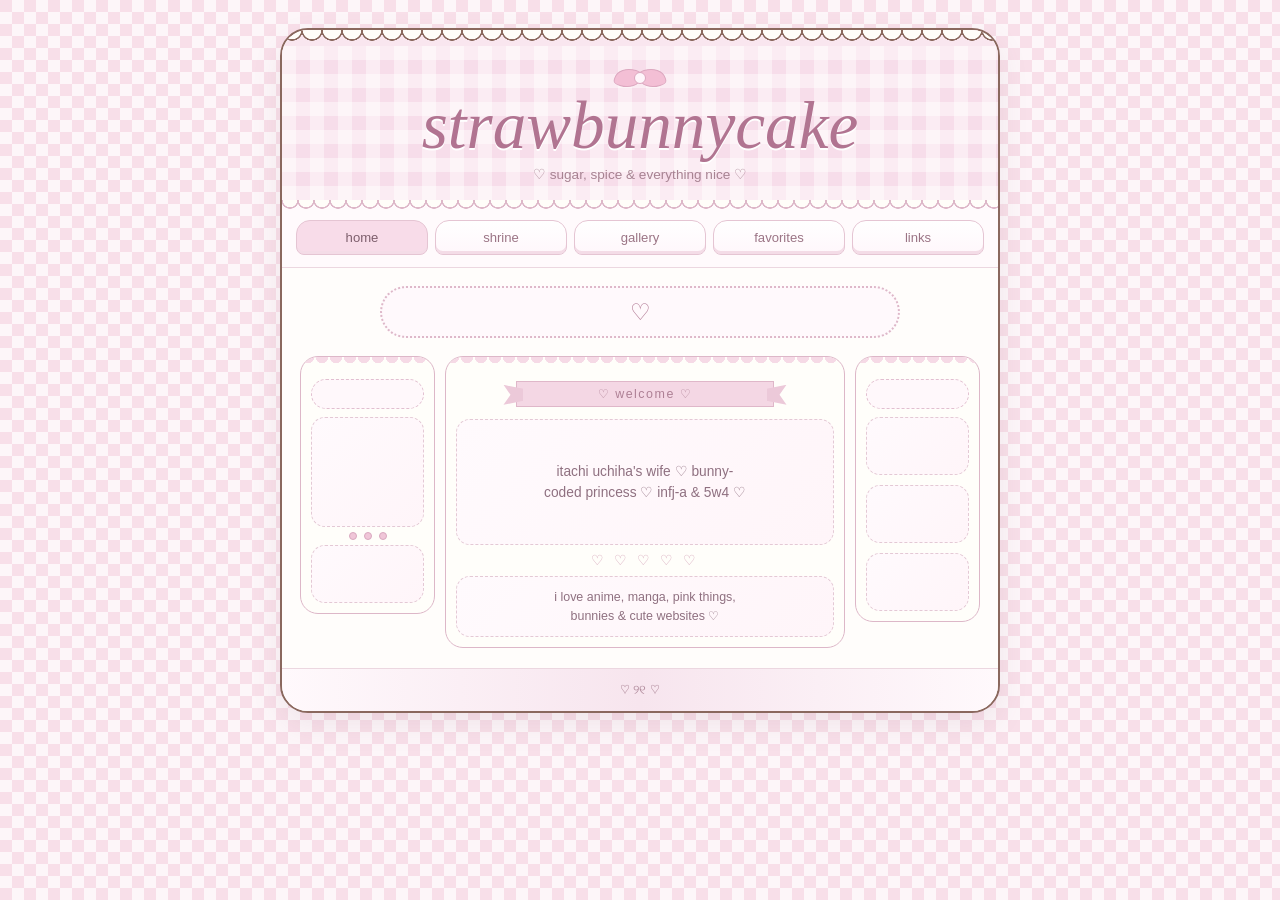
==== commit f953e12c: "Use refreshed stylesheet on index.html" ====
--- a/index.html
+++ b/index.html
@@ -6,7 +6,7 @@
 <meta name="theme-color" content="#f8dfe9">
 <title>strawbunnycake ♡</title>
 <link rel="icon" href="assets/pixel-heart.svg" type="image/svg+xml">
-<link rel="stylesheet" href="sweet-carrd.css">
+<link rel="stylesheet" href="sweet-carrd-v2.css">
 </head>
 <body class="home-page">
 <div class="site">
--- a/sweet-carrd-v2.css
+++ b/sweet-carrd-v2.css
@@ -0,0 +1,457 @@
+:root{
+  --bg:#fff8fb;
+  --panel:#fffdf9;
+  --cream:#fff8ee;
+  --pink:#f8dce9;
+  --pink2:#f2cbdc;
+  --pink3:#eab8cf;
+  --lav:#f1e8f7;
+  --blue:#eaf6fb;
+  --mint:#edf7ef;
+  --butter:#fff4cc;
+  --brown:#8a685e;
+  --text:#8b6c78;
+  --line:#ddb7c8;
+  --softline:#ecd7e0;
+  --shadow:0 12px 30px rgba(126,91,106,.10);
+}
+*{box-sizing:border-box}
+html,body{margin:0;min-height:100%}
+body{
+  font-family:"Trebuchet MS","Arial Rounded MT Bold",Arial,sans-serif;
+  color:var(--text);
+  background:
+    linear-gradient(45deg,rgba(255,255,255,.72) 25%,transparent 25%,transparent 75%,rgba(255,255,255,.72) 75%),
+    linear-gradient(45deg,rgba(255,255,255,.72) 25%,transparent 25%,transparent 75%,rgba(255,255,255,.72) 75%),
+    #f8dfe9;
+  background-position:0 0,12px 12px;
+  background-size:24px 24px;
+  padding:28px 12px 56px;
+}
+a{color:inherit}
+button{font:inherit}
+.site{
+  width:min(720px,100%);
+  margin:0 auto;
+  background:var(--panel);
+  border:2px solid var(--brown);
+  border-radius:28px;
+  overflow:hidden;
+  box-shadow:var(--shadow);
+  position:relative;
+}
+.site::before{
+  content:"";
+  display:block;
+  height:16px;
+  background:
+    radial-gradient(circle at 10px 0,var(--panel) 9px,var(--brown) 9.5px 10.5px,transparent 11px) 0 0/20px 16px repeat-x,
+    linear-gradient(#f9e6ef,#f9e6ef);
+}
+.top{
+  background:
+    linear-gradient(90deg,rgba(255,255,255,.45) 50%,transparent 50%) 0 0/28px 28px,
+    linear-gradient(rgba(255,255,255,.45) 50%,transparent 50%) 0 0/28px 28px,
+    #f7ddea;
+  border-bottom:1px solid var(--line);
+  padding:18px 20px 16px;
+  text-align:center;
+  position:relative;
+}
+.top::after{
+  content:"";
+  position:absolute;
+  left:0;right:0;bottom:-12px;
+  height:14px;
+  background:
+    radial-gradient(circle at 8px 0,var(--panel) 7px,var(--line) 7.5px 8.5px,transparent 9px) 0 0/16px 14px repeat-x;
+}
+.bow{
+  width:54px;
+  height:26px;
+  margin:0 auto 4px;
+  position:relative;
+}
+.bow::before,.bow::after{
+  content:"";
+  position:absolute;
+  top:4px;
+  width:24px;height:18px;
+  background:#f3bfd5;
+  border:1px solid #dca7bf;
+  border-radius:70% 20% 70% 20%;
+}
+.bow::before{left:2px;transform:rotate(18deg)}
+.bow::after{right:2px;transform:scaleX(-1) rotate(18deg)}
+.bow span{
+  position:absolute;
+  left:21px;top:8px;
+  width:12px;height:12px;
+  border-radius:50%;
+  background:#fff6fb;
+  border:1px solid #dca7bf;
+  z-index:2;
+}
+.site-title{
+  margin:0;
+  font-family:Georgia,"Times New Roman",serif;
+  font-style:italic;
+  font-weight:500;
+  color:#b17491;
+  font-size:clamp(2.2rem,8vw,4.2rem);
+  line-height:.95;
+  text-shadow:0 2px 0 white;
+}
+.site-subtitle{
+  min-height:20px;
+  margin:8px 0 0;
+  color:#a78392;
+  font-size:.85rem;
+}
+.nav{
+  display:grid;
+  grid-template-columns:repeat(5,1fr);
+  gap:7px;
+  padding:17px 14px 12px;
+  background:#fffafc;
+  border-bottom:1px solid var(--softline);
+}
+.nav a{
+  text-decoration:none;
+  text-align:center;
+  background:
+    linear-gradient(#fff,#fff7fb);
+  border:1px solid #e5c5d3;
+  border-radius:14px 14px 8px 8px;
+  padding:9px 6px;
+  color:#9b7485;
+  font-size:.82rem;
+  box-shadow:inset 0 -3px 0 #f4dce7;
+}
+.nav a[aria-current="page"]{
+  background:#f8dce9;
+  color:#7d5e6c;
+}
+.page{
+  padding:22px 20px 24px;
+  background:
+    linear-gradient(90deg,transparent 49.5%,rgba(239,220,229,.35) 50%,transparent 50.5%) 0 0/18px 18px,
+    linear-gradient(transparent 49.5%,rgba(239,220,229,.35) 50%,transparent 50.5%) 0 0/18px 18px,
+    #fffdfb;
+}
+.page-heading{
+  margin:0 auto 18px;
+  padding:10px 18px;
+  width:min(88%,520px);
+  text-align:center;
+  border:2px dotted #deb8c9;
+  border-radius:999px;
+  background:#fff9fc;
+  color:#b17a94;
+  font-family:Georgia,"Times New Roman",serif;
+  font-size:1.45rem;
+  font-weight:500;
+  min-height:48px;
+}
+.content-grid{
+  display:grid;
+  grid-template-columns:150px 1fr 140px;
+  gap:14px;
+  align-items:start;
+}
+.side-card,.main-card,.mini-card{
+  background:#fffefa;
+  border:1px solid var(--line);
+  border-radius:18px;
+  position:relative;
+  overflow:hidden;
+}
+.side-card::before,.main-card::before,.mini-card::before{
+  content:"";
+  display:block;
+  height:12px;
+  background:
+    radial-gradient(circle at 7px 0,#f5d8e5 6px,transparent 6.5px) 0 0/14px 12px repeat-x;
+  opacity:.95;
+}
+.side-inner,.main-inner,.mini-inner{
+  padding:14px;
+}
+.blank-title{
+  height:30px;
+  border:1px dashed #e2bfd0;
+  border-radius:999px;
+  background:#fff8fb;
+  margin-bottom:12px;
+}
+.blank-box{
+  min-height:110px;
+  border:1px dashed #e4c9d5;
+  border-radius:14px;
+  background:
+    linear-gradient(135deg,#fffafd,#fff5f9);
+}
+.blank-box.tall{min-height:220px}
+.blank-box.small{min-height:70px}
+.main-card{
+  min-height:330px;
+}
+.main-inner{
+  display:grid;
+  gap:12px;
+}
+.dots{
+  display:flex;
+  justify-content:center;
+  gap:7px;
+  margin:8px 0;
+}
+.dots span{
+  width:8px;height:8px;border-radius:50%;
+  background:#f0c6d8;
+  border:1px solid #d9a8bf;
+}
+.tiny-hearts{
+  text-align:center;
+  color:#d3a4b8;
+  letter-spacing:.22em;
+  font-size:.85rem;
+  padding:5px 0;
+}
+.footer{
+  border-top:1px solid var(--softline);
+  background:
+    linear-gradient(90deg,#fff9fc,#f7e5ee,#fff9fc);
+  padding:13px 16px;
+  text-align:center;
+  color:#b08a9b;
+  min-height:42px;
+  font-size:.8rem;
+}
+.ribbon{
+  height:26px;
+  margin:8px auto 0;
+  width:min(68%,360px);
+  position:relative;
+  background:#f4d7e4;
+  border:1px solid #dfb7c9;
+}
+.ribbon::before,.ribbon::after{
+  content:"";
+  position:absolute;top:3px;
+  width:20px;height:20px;
+  background:#ecc9d9;
+}
+.ribbon::before{
+  left:-14px;
+  clip-path:polygon(0 0,100% 20%,100% 80%,0 100%,35% 50%);
+}
+.ribbon::after{
+  right:-14px;
+  clip-path:polygon(100% 0,0 20%,0 80%,100% 100%,65% 50%);
+}
+.ribbon span{
+  display:block;
+  text-align:center;
+  line-height:24px;
+  color:#ae8095;
+  font-size:.78rem;
+  letter-spacing:.12em;
+}
+@media(max-width:700px){
+  body{padding:14px 8px 36px}
+  .site{border-radius:22px}
+  .nav{grid-template-columns:repeat(3,1fr)}
+  .content-grid{grid-template-columns:1fr}
+  .side-card,.main-card,.mini-card{min-height:auto}
+  .blank-box.tall{min-height:150px}
+}
+
+.copy-box{
+  display:grid;
+  place-items:center;
+  text-align:center;
+  padding:18px;
+}
+.copy-box p{
+  margin:0;
+  max-width:34ch;
+  line-height:1.8;
+  color:#8f7080;
+  font-size:.95rem;
+}
+.mini-copy p{
+  font-size:.84rem;
+  line-height:1.55;
+}
+
+
+/* homepage spacing fix */
+.home-page .page{
+  padding:18px 18px 20px;
+}
+.home-page .content-grid{
+  gap:10px;
+  grid-template-columns:135px minmax(0,1fr) 125px;
+}
+.home-page .side-inner,
+.home-page .main-inner,
+.home-page .mini-inner{
+  padding:10px;
+}
+.home-page .main-inner{
+  gap:8px;
+}
+.home-page .main-card{
+  min-height:0;
+}
+.home-page .blank-box.tall{
+  min-height:126px;
+}
+.home-page .blank-box.small{
+  min-height:58px;
+}
+.home-page .copy-box{
+  min-height:0;
+  padding:14px 16px;
+  display:flex;
+  align-items:center;
+  justify-content:center;
+}
+.home-page .copy-box p{
+  width:100%;
+  max-width:28ch;
+  margin:0 auto;
+  text-align:center;
+  font-size:.86rem;
+  line-height:1.55;
+}
+.home-page .mini-copy{
+  padding:11px 14px;
+}
+.home-page .mini-copy p{
+  max-width:32ch;
+  font-size:.78rem;
+  line-height:1.45;
+}
+.home-page .ribbon{
+  margin:2px auto 4px;
+}
+.home-page .tiny-hearts{
+  padding:1px 0;
+  line-height:1;
+}
+.home-page .blank-title{
+  margin-bottom:8px;
+}
+.home-page .dots{
+  margin:5px 0;
+}
+@media(max-width:700px){
+  .home-page .content-grid{
+    grid-template-columns:1fr;
+  }
+  .home-page .blank-box.tall{
+    min-height:110px;
+  }
+}
+
+
+/* shrine page */
+.shrine-page .page{
+  padding:18px 18px 20px;
+}
+.shrine-page .content-grid{
+  grid-template-columns:145px minmax(0,1fr) 135px;
+  gap:10px;
+}
+.shrine-page .side-inner,
+.shrine-page .main-inner,
+.shrine-page .mini-inner{
+  padding:10px;
+}
+.shrine-page .main-inner{
+  gap:8px;
+}
+.section-label{
+  text-align:center;
+  border:1px dashed #e2bfd0;
+  border-radius:999px;
+  background:#fff8fb;
+  color:#a77a8f;
+  padding:7px 8px;
+  margin-bottom:10px;
+  font-size:.76rem;
+  letter-spacing:.05em;
+}
+.trait-list{
+  display:flex;
+  flex-wrap:wrap;
+  justify-content:center;
+  gap:6px;
+}
+.trait-list span{
+  padding:5px 7px;
+  border:1px solid #ead0dc;
+  border-radius:999px;
+  background:#fffafd;
+  color:#8f7080;
+  font-size:.72rem;
+}
+.love-note{
+  text-align:center;
+  border:1px dashed #e4c7d4;
+  border-radius:14px;
+  background:#fff8fb;
+  color:#8e6e7e;
+  padding:10px 12px;
+  font-size:.82rem;
+  line-height:1.45;
+}
+.tiny-note{
+  font-size:.73rem;
+}
+.special-note{
+  background:#f8e5ee;
+  color:#9e6e85;
+}
+.shrine-photo{
+  min-height:145px;
+  display:grid;
+  place-items:center;
+  border:1px dashed #e0bccd;
+  border-radius:16px;
+  background:
+    radial-gradient(circle at center,#fffdfd 0 42%,transparent 43%),
+    linear-gradient(135deg,#fffafd,#fff3f8);
+}
+.shrine-photo span{
+  font-size:1.5rem;
+  color:#d4a5ba;
+}
+.mini-love{
+  text-align:center;
+  padding:8px 6px;
+  margin-bottom:8px;
+  border:1px solid #ead2dd;
+  border-radius:12px;
+  background:#fffafd;
+  color:#9a7586;
+  font-size:.7rem;
+}
+.mini-photo{
+  min-height:78px;
+  display:grid;
+  place-items:center;
+  border:1px dashed #e2c4d2;
+  border-radius:14px;
+  background:#fff8fb;
+}
+.mini-photo span{
+  color:#d2a5b8;
+}
+@media(max-width:700px){
+  .shrine-page .content-grid{
+    grid-template-columns:1fr;
+  }
+}
